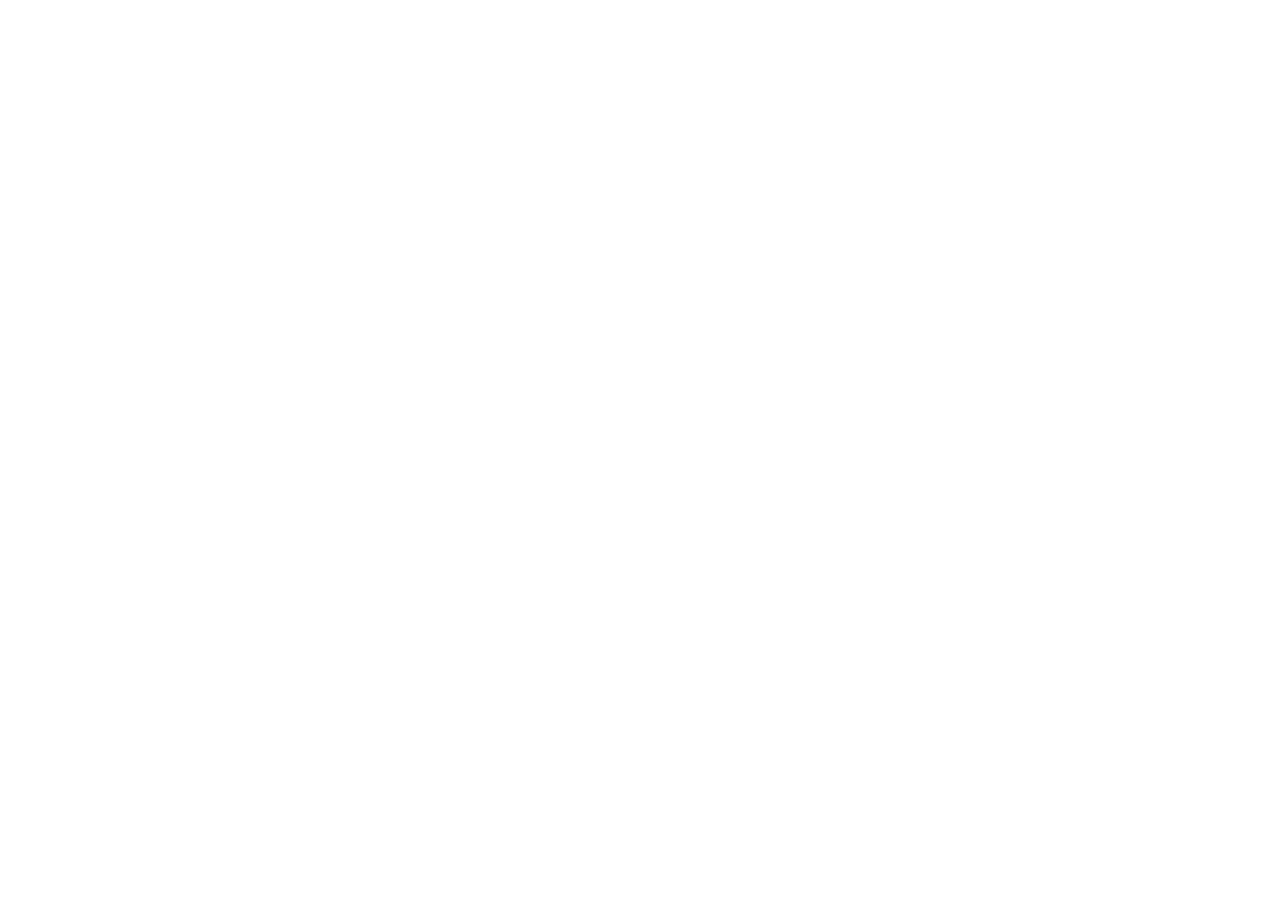
==== index.html @ 0e6e7f8e "Setting Init" ====
<!DOCTYPE html>
<html lang="zxx">
<head>
  <meta charset="UTF-8">
  <meta http-equiv="X-UA-Compatible" content="IE=edge">
  <meta name="viewport" content="width=device-width, initial-scale=1.0">
  <link rel="stylesheet" href="resources/css/style.css">
  <title>Document</title>
</head>
<body>

  <header></header>

  <div class="content"></div>

  <footer></footer>
  
</body>
</html>
---- resources/css/style.css ----
*{
  padding: 0;
  margin: 0;
  letter-spacing: -1px;
  box-sizing: border-box;
  word-break: keep-all;
}

.flex{display: flex;}
.col-flex{display: flex; flex-direction: column;}

.jcc{justify-content: center;}
.jcsb{justify-content: space-between;}
.jcfs{justify-content: flex-start;}
.jcfe{justify-content: flex-end;}

.aic{align-items: center;}
.aifs{align-items: flex-start;}
.aife{align-items: flex-end;}

a{
  text-decoration: none;
  color: #000;
}

img{
  width: 100%;
  height: 100%;
  object-fit: cover;
}

.wrap{
  width: 100%;
  max-width: 1280px;
  margin: 0 auto;
}
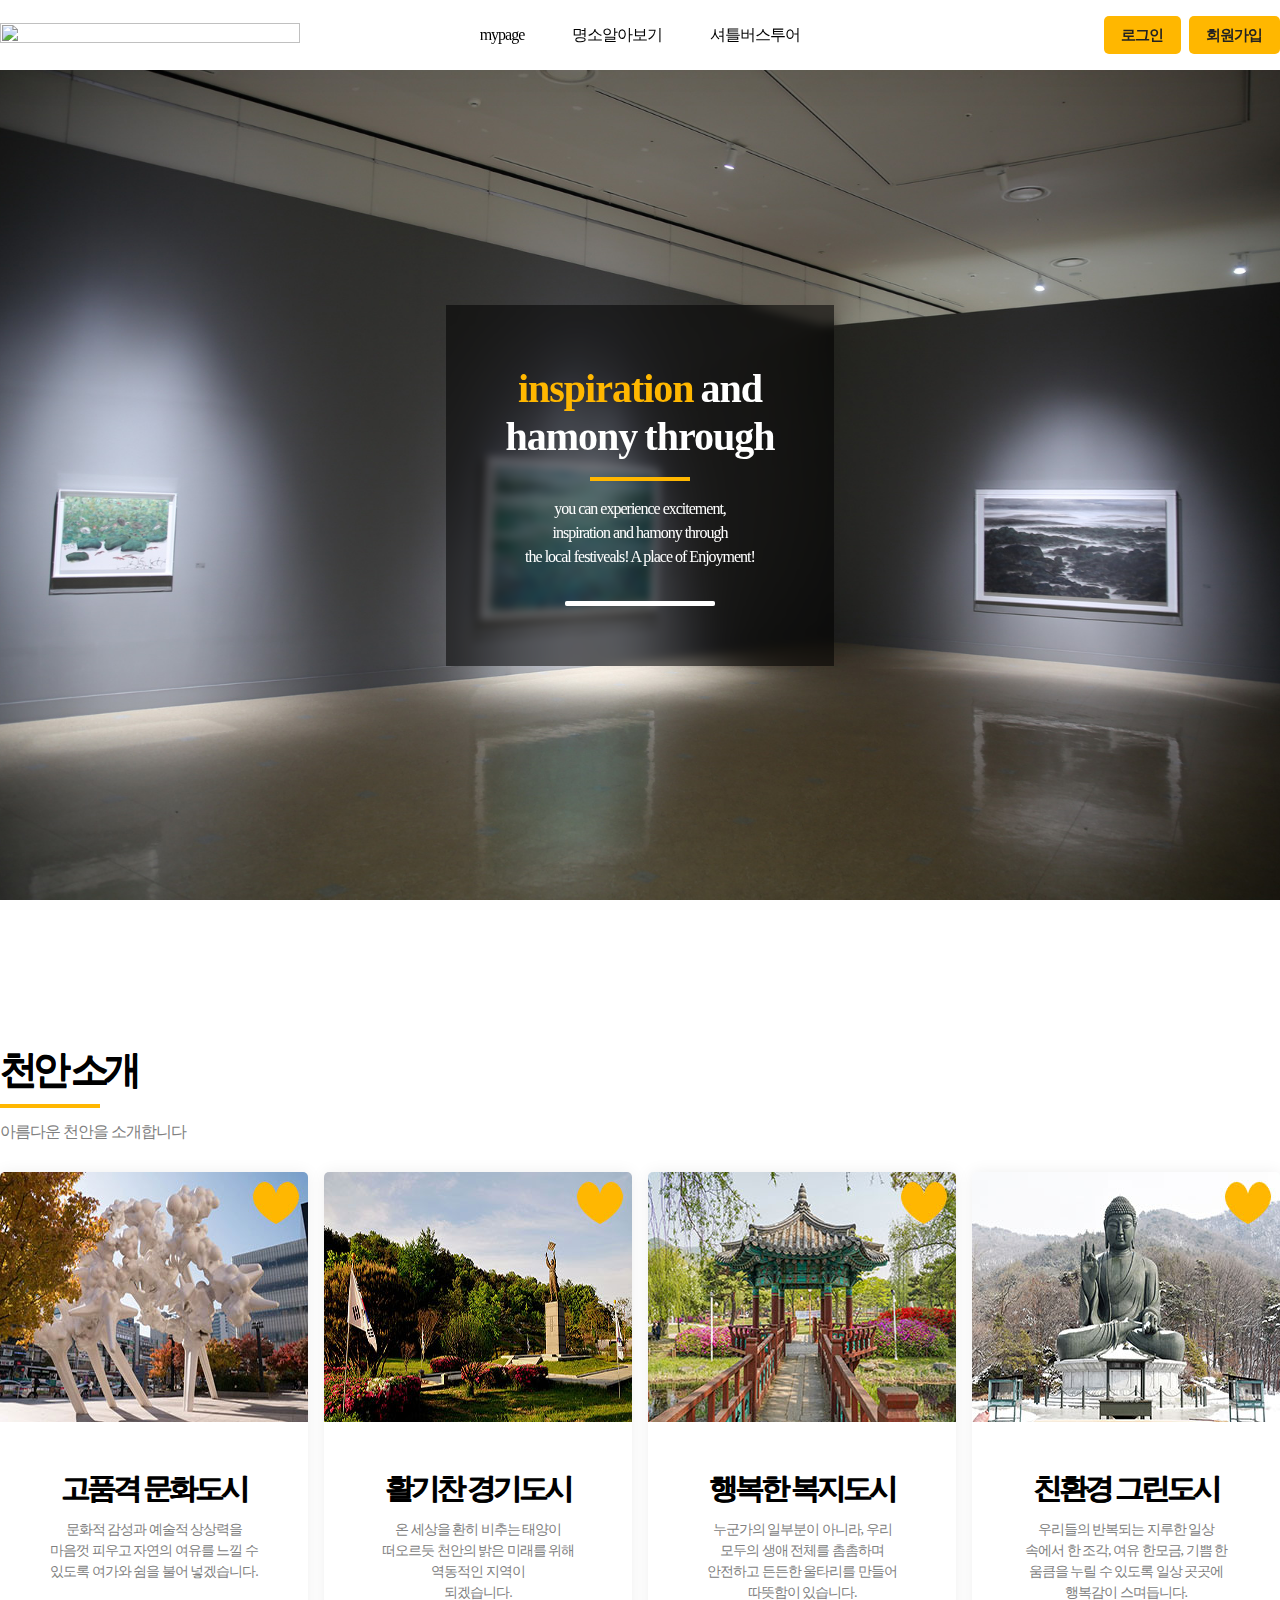
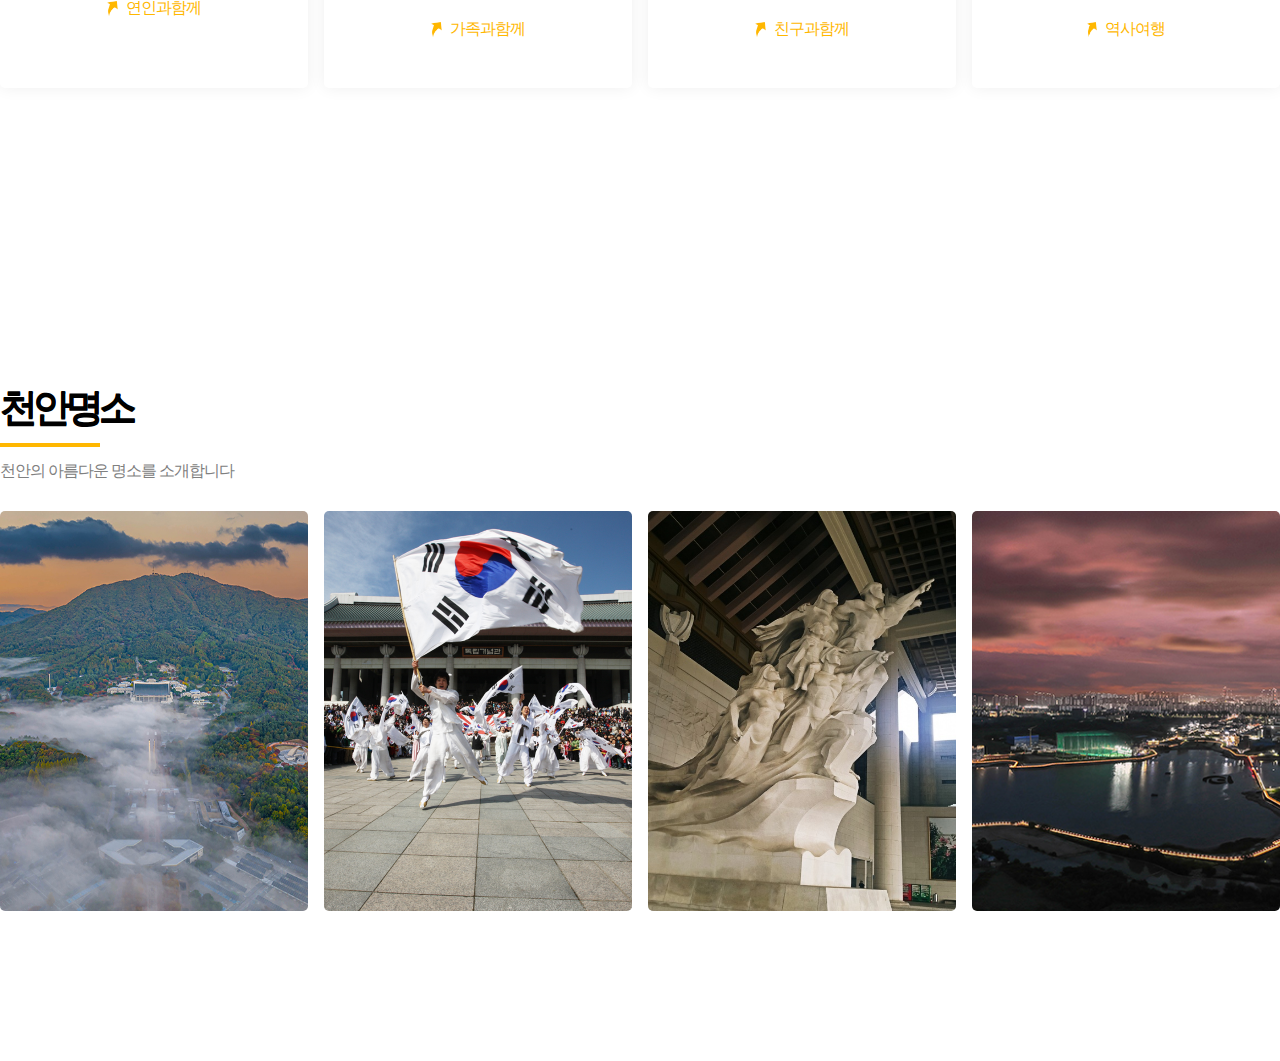
==== commit be3d835c: "Add Attraction" ====
--- a/index.html
+++ b/index.html
@@ -9,10 +9,226 @@
 </head>
 <body>
 
-  <header></header>
-
-  <div class="content"></div>
-
+  <!-- 헤더 -->
+  <header>
+    <div class="wrap flex jcsb aic">
+      <div class="logo_box">
+        <a href="#"><img src="" alt="" class="logo"></a>
+
+      </div>
+
+      <div class="menu_nav flex">
+        <a href="#">mypage</a>
+        <a href="#">명소알아보기</a>
+        <a href="#">셔틀버스투어</a>
+      </div>
+
+      <div class="utility flex jcfe">
+        <div class="btn_box">
+          <div class="btn">로그인</div>
+          <div class="btn">회원가입</div>
+        </div>
+      </div>
+    </div>
+  </header>
+
+  <!-- 비주얼 영역 -->
+  <div class="visual flex jcc aic">
+    <div class="img_box">
+      <img src="resources/img/visual/1.jpg" alt="">
+      <img src="resources/img/visual/2.jpg" alt="">
+      <img src="resources/img/visual/3.jpg" alt="">
+    </div>
+    <div class="text_box col-flex aic">
+      <h1><span>inspiration</span> and <br> hamony through</h1>
+      <div class="line"></div>
+      <p>you can experience excitement, <br>inspiration and hamony through <br> the local festiveals! A place of Enjoyment!</p>
+
+      <div class="progress">
+        <div class="emp"></div>
+        <div class="fill"></div>
+      </div>
+    </div>
+  </div>
+
+  <!-- 콘텐츠 박스 -->
+  <div class="content">
+
+    <div class="introduce_section">
+      <div class="wrap">
+        <div class="title">
+          <h1>천안 소개</h1>
+          <div class="line"></div>
+          <p>아름다운 천안을 소개합니다</p>
+        </div>
+
+        <div class="introduce">
+
+          <div class="item">
+            <img src="resources/img/introduce/1.jpg" alt="">
+            <div class="text_box col-flex jcc aic">
+              <h2>고품격 문화도시</h2>
+              <p>문화적 감성과 예술적 상상력을 마음껏 피우고 자연의 여유를 느낄 수 있도록 여가와 쉼을 불어 넣겠습니다.</p>
+              <a href="#"><img src="resources/img/icon/link.png" alt=""> 연인과함께</a>
+            </div>
+          </div>
+
+          <div class="item">
+            <img src="resources/img/introduce/2.jpg" alt="">
+            <div class="text_box col-flex jcc aic">
+              <h2>활기찬 경기도시</h2>
+              <p>온 세상을 환히 비추는 태양이 떠오르듯 천안의 밝은 미래를 위해 역동적인 지역이 <br> 되겠습니다.</p>
+              <a href="#"><img src="resources/img/icon/link.png" alt=""> 가족과함께</a>
+            </div>
+          </div>
+
+          <div class="item">
+            <img src="resources/img/introduce/3.jpg" alt="">
+            <div class="text_box col-flex jcc aic">
+              <h2>행복한 복지도시</h2>
+              <p>누군가의 일부분이 아니라, 우리 모두의 생애 전체를 촘촘하며 안전하고 든든한 울타리를 만들어 따뜻함이 있습니다.</p>
+              <a href="#"><img src="resources/img/icon/link.png" alt=""> 친구과함께</a>
+            </div>
+          </div>
+
+          <div class="item">
+            <img src="resources/img/introduce/4.jpg" alt="">
+            <div class="text_box col-flex jcc aic">
+              <h2>친환경 그린도시</h2>
+              <p>우리들의 반복되는 지루한 일상 속에서 한 조각, 여유 한모금, 기쁨 한 움큼을 누릴 수 있도록 일상 곳곳에 행복감이 스며듭니다.</p>
+              <a href="#"><img src="resources/img/icon/link.png" alt=""> 역사여행</a>
+            </div>
+          </div>
+
+        </div>
+      </div>
+    </div>
+
+    <div class="attraction_section">
+      <div class="wrap">
+        <div class="title">
+          <h1>천안명소</h1>
+          <div class="line"></div>
+          <p>천안의 아름다운 명소를 소개합니다</p>
+        </div>
+
+        <div class="attraction">
+          <div class="container">
+            <div class="item">
+              <img src="resources/img/attraction/독립기념관1.png" alt="">
+              <div class="text_box">
+                <h1>독립기념관</h1>
+                <p>"거래의 얼"과 "한국의 빛"이 살아있는 뜨거운 역사의 현장</p>
+                <div class="btn">자세히 알아보기</div>
+              </div>
+            </div>
+
+            <div class="item">
+              <img src="resources/img/attraction/독립기념관2.jpg" alt="">
+              <div class="text_box">
+                <h1>독립기념관</h1>
+                <p>"거래의 얼"과 "한국의 빛"이 살아있는 뜨거운 역사의 현장</p>
+                <div class="btn">자세히 알아보기</div>
+              </div>
+            </div>
+
+            <div class="item">
+              <img src="resources/img/attraction/독립기념관석상.jpg" alt="">
+              <div class="text_box">
+                <h1>독립기념관</h1>
+                <p>"거래의 얼"과 "한국의 빛"이 살아있는 뜨거운 역사의 현장</p>
+                <div class="btn">자세히 알아보기</div>
+              </div>
+            </div>
+
+            <div class="item">
+              <img src="resources/img/attraction/성성호수공원.png" alt="">
+              <div class="text_box">
+                <h1>성성호수공원</h1>
+                <p>업성동의 '성', 성성동의 '성'을 따서 합쳐 만든 업성저수지</p>
+                <div class="btn">자세히 알아보기</div>
+              </div>
+            </div>
+
+            <div class="item">
+              <img src="resources/img/attraction/아라리오광장.jpg" alt="">
+              <div class="text_box">
+                <h1>아라리오조각광장</h1>
+                <p>학생, 청소년 등 하루 7만여명이 찾는 젊음의 복합 문화광장</p>
+                <div class="btn">자세히 알아보기</div>
+              </div>
+            </div>
+
+            <div class="item">
+              <img src="resources/img/attraction/아라리오조각광장.png" alt="">
+              <div class="text_box">
+                <h1>아라리오조각광장</h1>
+                <p>학생, 청소년 등 하루 7만여명이 찾는 젊음의 복합 문화광장</p>
+                <div class="btn">자세히 알아보기</div>
+              </div>
+            </div>
+
+            <div class="item">
+              <img src="resources/img/attraction/유관순열사사적지1.png" alt="">
+              <div class="text_box">
+                <h1>유관순열사 사적지</h1>
+                <p>유관순열사의 정신을 후세에 길이 전하기 위하여 설립된 유관순열사사적지</p>
+                <div class="btn">자세히 알아보기</div>
+              </div>
+            </div>
+
+            <div class="item">
+              <img src="resources/img/attraction/유관순열사사적지2.jpg" alt="">
+              <div class="text_box">
+                <h1>유관순열사 사적지</h1>
+                <p>유관순열사의 정신을 후세에 길이 전하기 위하여 설립된 유관순열사사적지</p>
+                <div class="btn">자세히 알아보기</div>
+              </div>
+            </div>
+
+            <div class="item">
+              <img src="resources/img/attraction/천안삼거리공원.jpg" alt="">
+              <div class="text_box">
+                <h1>천안삼거리공원</h1>
+                <p>우리나라 삼남대로의 분기점</p>
+                <div class="btn">자세히 알아보기</div>
+              </div>
+            </div>
+
+            <div class="item">
+              <img src="resources/img/attraction/천안삼거리공원.png" alt="">
+              <div class="text_box">
+                <h1>천안삼거리공원</h1>
+                <p>우리나라 삼남대로의 분기점</p>
+                <div class="btn">자세히 알아보기</div>
+              </div>
+            </div>
+
+            <div class="item">
+              <img src="resources/img/attraction/태조산왕건길과 청동대좌불1.jpg" alt="">
+              <div class="text_box">
+                <h1>태조산왕건길과 청동대좌불</h1>
+                <p>천안의 진산이라는 태조산에 자리 잡은 남북통일 염원 사찰</p>
+                <div class="btn">자세히 알아보기</div>
+              </div>
+            </div>
+
+            <div class="item">
+              <img src="resources/img/attraction/태조산왕건길과 청동대좌불2.png" alt="">
+              <div class="text_box">
+                <h1>태조산왕건길과 청동대좌불</h1>
+                <p>천안의 진산이라는 태조산에 자리 잡은 남북통일 염원 사찰</p>
+                <div class="btn">자세히 알아보기</div>
+              </div>
+            </div>
+          </div>
+        </div>
+      </div>
+    </div>
+
+  </div>
+
+  <!-- 푸터 -->
   <footer></footer>
   
 </body>
--- a/resources/css/style.css
+++ b/resources/css/style.css
@@ -33,4 +33,327 @@
   width: 100%;
   max-width: 1280px;
   margin: 0 auto;
-}+}
+
+.btn{
+  display: flex;
+  justify-content: center;
+  align-items: center;
+  padding: .6rem 1.1rem;
+  border-radius: 5px;
+  font-size: 15px;
+  background-color: #ffb700;
+  color: #222;
+  font-weight: bold;
+}
+
+.btn_box{
+  display: flex;
+  gap: .5rem;
+}
+
+.btn_box.full,
+.btn_box.full .btn{
+  width: 100%;
+}
+
+/* 헤더 */
+
+header{
+  width: 100%;
+  height: 70px;
+  position: fixed;
+  top: 0;
+  left: 0;
+  z-index: 999;
+  background-color: #fff;
+  box-shadow: 0 0 3rem #0001;
+}
+
+header .wrap{
+  height: 100%;
+}
+
+header .logo_box,
+header .utility{
+  width: 300px;
+}
+
+header .menu_nav a{
+  height: 70px;
+  display: flex;
+  justify-content: center;
+  align-items: center;
+  padding: 0 1.5rem;
+  transition: .2s;
+}
+
+header .menu_nav a:hover{
+  background-color: #ffb7006f;
+}
+
+/* 비주얼 영역 작업 */
+
+.visual{
+  width: 100%;
+  height: 100vh;
+  position: relative;
+  padding-top: 70px;
+}
+
+.visual img{
+  position: absolute;
+  top: 0;
+  left: 0;
+}
+
+.visual .text_box{
+  position: relative;
+  z-index: 10;
+  padding: 60px;
+  background-color: #0008;
+  backdrop-filter: blur(4px);
+}
+
+.visual .text_box h1{
+  color: #fff;
+  font-size: 2.5rem;
+  word-spacing: -2px;
+  text-align: center;
+  line-height: 1.2;
+}
+
+.visual .text_box h1 span{
+  color: #ffb700;
+}
+
+.visual .text_box .line{
+  width: 100px;
+  height: 4px;
+  background-color: #ffb700;
+  margin: 1rem 0;
+}
+
+.visual .text_box p{
+  text-align: center;
+  color: #fff;
+  line-height: 1.5;
+}
+
+.visual .img_box img{
+  animation: visual_animation 12s infinite;
+}
+
+.visual .img_box img:nth-child(1){z-index: 3;}
+.visual .img_box img:nth-child(2){z-index: 2; animation-delay: 4s;}
+.visual .img_box img:nth-child(3){z-index: 1; animation-delay: 8s;}
+
+@keyframes visual_animation {
+  0%, 25% {opacity: 1;}
+  33%, 91.77% {opacity: 0;}
+  100%{opacity: 1;}
+}
+
+/* visual progress */
+
+.visual .progress{
+  position: relative;
+  margin-top: 2rem;
+}
+
+.visual .progress > div{
+  width: 150px;
+  height: 5px;
+  border-radius: 2px;
+  background-color: #fff5;
+}
+
+.visual .progress > .fill{
+  position: absolute;
+  top: 0;
+  left: 0;
+  background-color: #fff;
+  animation: visual_progress 4s infinite linear;
+}
+
+@keyframes visual_progress {
+  0%{width: 0;}
+  75%, 100%{width: 150px;}
+}
+
+/* VISUAL HOVER STOP */
+
+.visual:hover img,
+.visual:hover .progress > .fill{
+  animation-play-state: paused;
+}
+
+/* 콘텐츠 */
+
+.content > div{
+  padding: 150px 0;
+}
+
+.title{
+  margin-bottom: 2rem;
+}
+
+.title h1{
+  font-size: 2.4rem;
+  font-weight: bold;
+  letter-spacing: -5px;
+  line-height: 1;
+  text-shadow: 0 1px #000;
+}
+
+.title .line{
+  width: 100px;
+  height: 4px;
+  background-color: #ffb700;
+  margin: 1rem 0;
+}
+
+.title p{
+  color: gray;
+  line-height: 1;
+}
+
+.introduce{
+  display: grid;
+  grid-template-columns: repeat(4, 1fr);
+  gap: 1rem;
+}
+
+.introduce .item{
+  border-radius: 5px;
+  overflow: hidden;
+  box-shadow: 0 0 1rem #0001;
+}
+
+.introduce .item > img{
+  height: 250px;
+  animation: 2s image_scale infinite;
+}
+
+@keyframes image_scale {
+  0%, 10%{transform: scale(1);}
+  20%, 30%{transform: scale(.9);}
+  40%, 100%{transform: scale(1);}
+}
+
+.introduce .item .text_box{
+  padding: 3rem;
+  gap: 1rem;
+}
+
+.introduce .item .text_box h2{
+  font-size: 1.8rem;
+  text-shadow: 1px 0px #000;
+  letter-spacing: -3px;
+  line-height: 1;
+}
+
+.introduce .item .text_box p{
+  color: gray;
+  font-size: 14px;
+  text-align: center;
+  line-height: 1.5;
+}
+
+.introduce .item .text_box a{
+  display: flex;
+  align-items: center;
+  gap: .5rem;
+  color: #ffb700;
+}
+
+.introduce .item .text_box a img{
+  height: 15px;
+}
+
+/* 천안 명소 */
+
+.attraction{
+  height: 400px;
+  display: grid;
+  grid-template-columns: repeat(4, 1fr);
+  gap: 1rem;
+  position: relative;
+  overflow: hidden;
+}
+
+.attraction .container{
+  position: absolute;
+  top: 0;
+  left: 0;
+  width: calc((308px * 12) + (1rem * 11));
+  display: grid;
+  grid-template-columns: repeat(12, 1fr);
+  gap: 1rem;
+  animation: attraction 27s infinite;
+}
+
+.attraction .item{
+  position: relative;
+  display: flex;
+  flex-direction: column;
+  justify-content: space-between;
+  height: 400px;
+  border-radius: 5px;
+  overflow: hidden;
+}
+
+.attraction .text_box{
+  width: 90%;
+  max-height: 0;
+  position: absolute;
+  top: 50%;
+  left: 50%;
+  padding: 0px 40px;
+  transform: translate(-50%, -50%);
+  background-color: #0008;
+  display: flex;
+  flex-direction: column;
+  align-items: center;
+  gap: 1.5rem;
+  transition: .4s;
+  overflow: hidden;
+}
+
+.attraction .text_box h1{
+  position: relative;
+  z-index: 10;
+  color: #ffb700;
+  margin-top: 60px;
+  line-height: 1;
+}
+
+.attraction .text_box p{
+  position: relative;
+  z-index: 10;
+  color: #fff;
+  text-align: center;
+  line-height: 1.5;
+}
+
+.attraction .text_box .btn{
+  margin-bottom: 60px;
+}
+
+.attraction .item:hover .text_box{
+  max-height: 400px;
+}
+
+@keyframes attraction {
+  0%, 7.4% {left: calc(-324px * 0);}
+  11.10%, 18.5% {left: calc(-324px * 1);}
+  22.20%, 29.6% {left: calc(-324px * 2);}
+  33.30%, 40.7% {left: calc(-324px * 3);}
+  44.40%, 51.8% {left: calc(-324px * 4);}
+  55.51%, 62.9% {left: calc(-324px * 5);}
+  66.61%, 74.01% {left: calc(-324px * 6);}
+  77.72%, 85.12% {left: calc(-324px * 7);}
+  88.81%, 96.22% {left: calc(-324px * 8);}
+  100%{left: calc(-324px * 0);}
+}
+
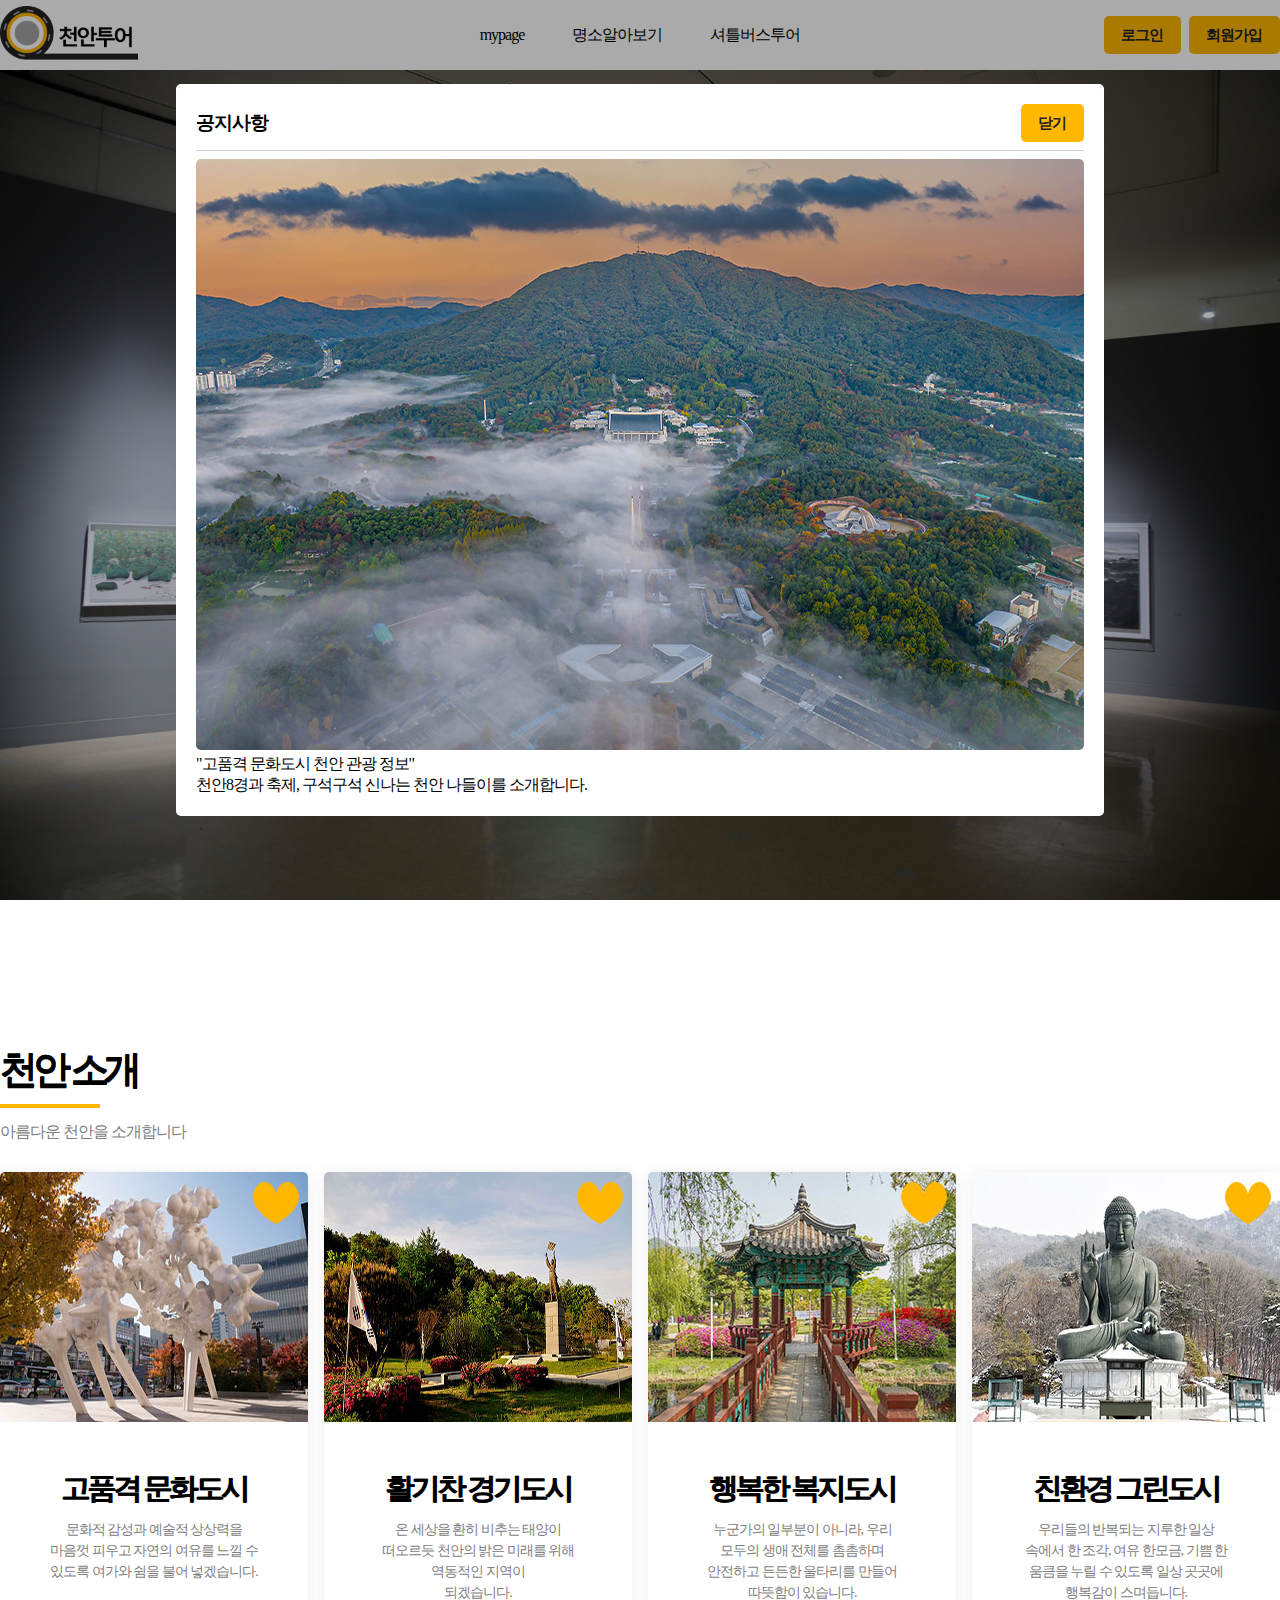
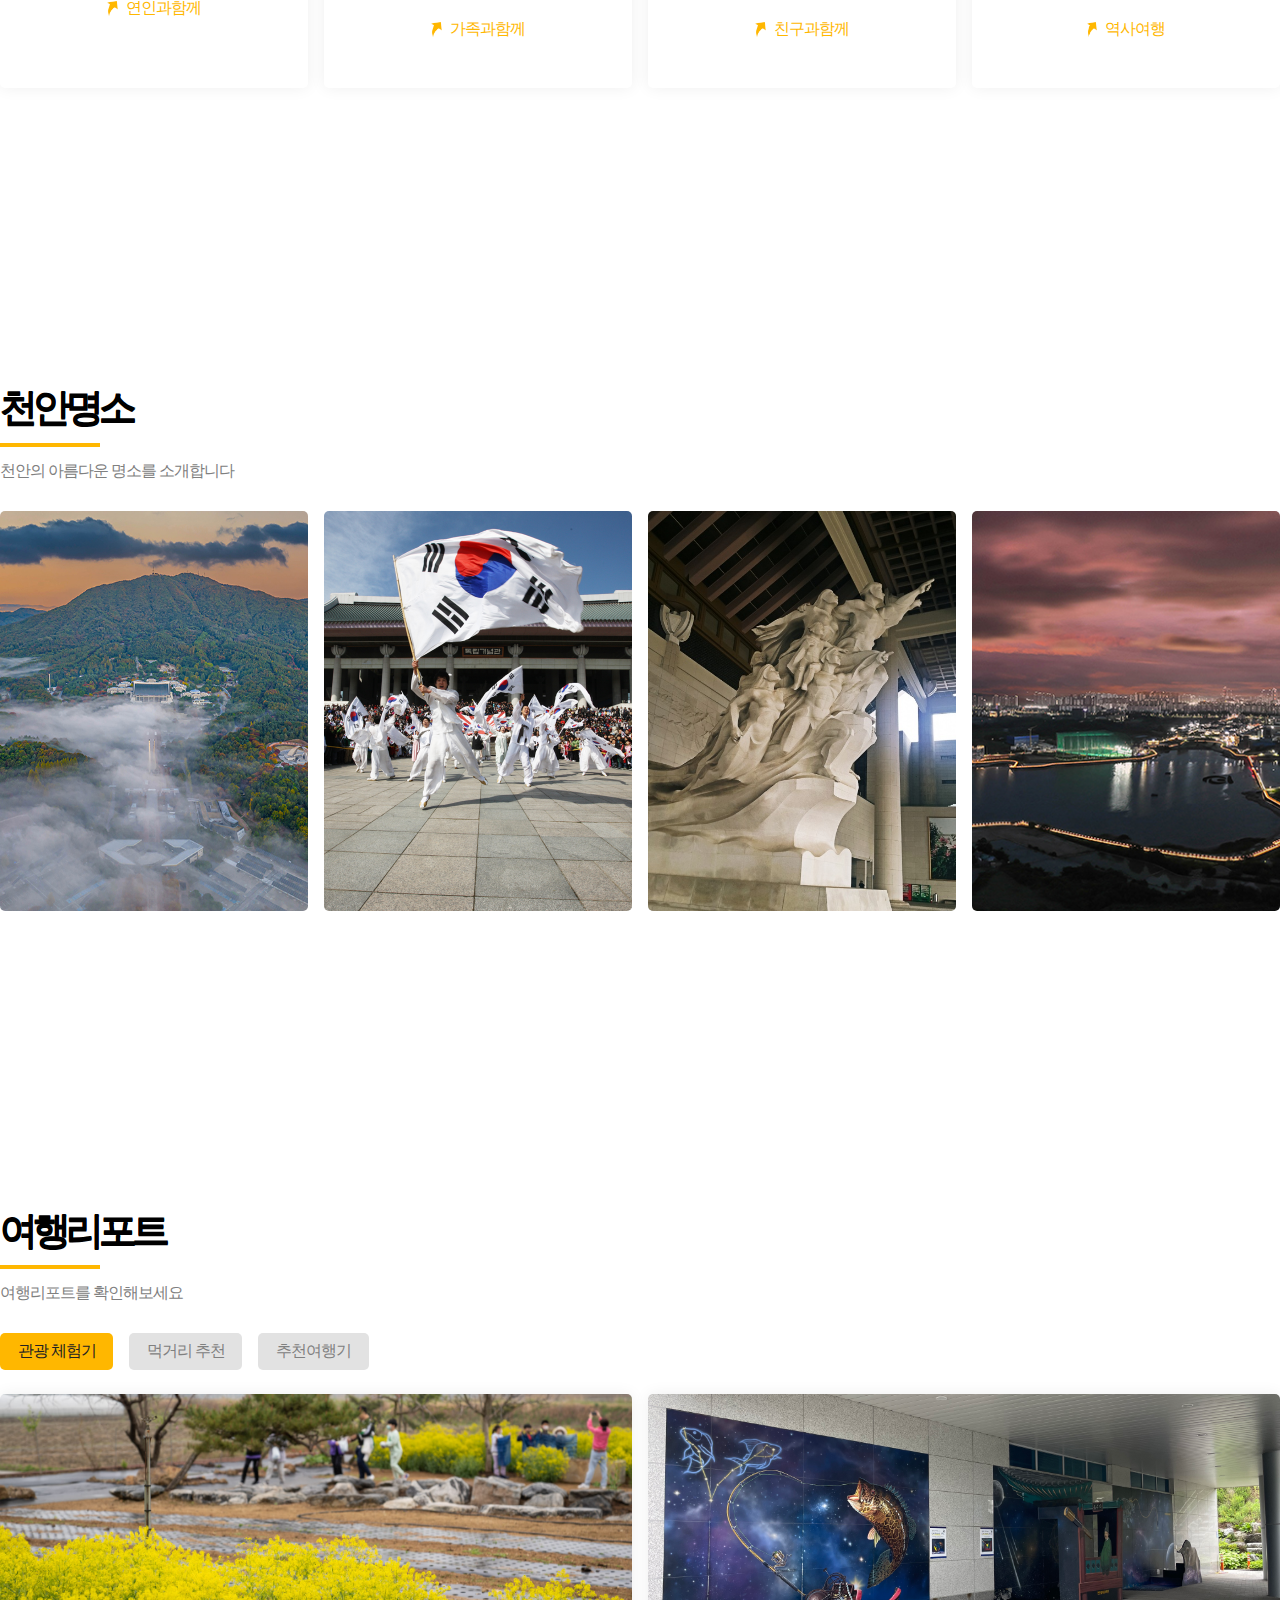
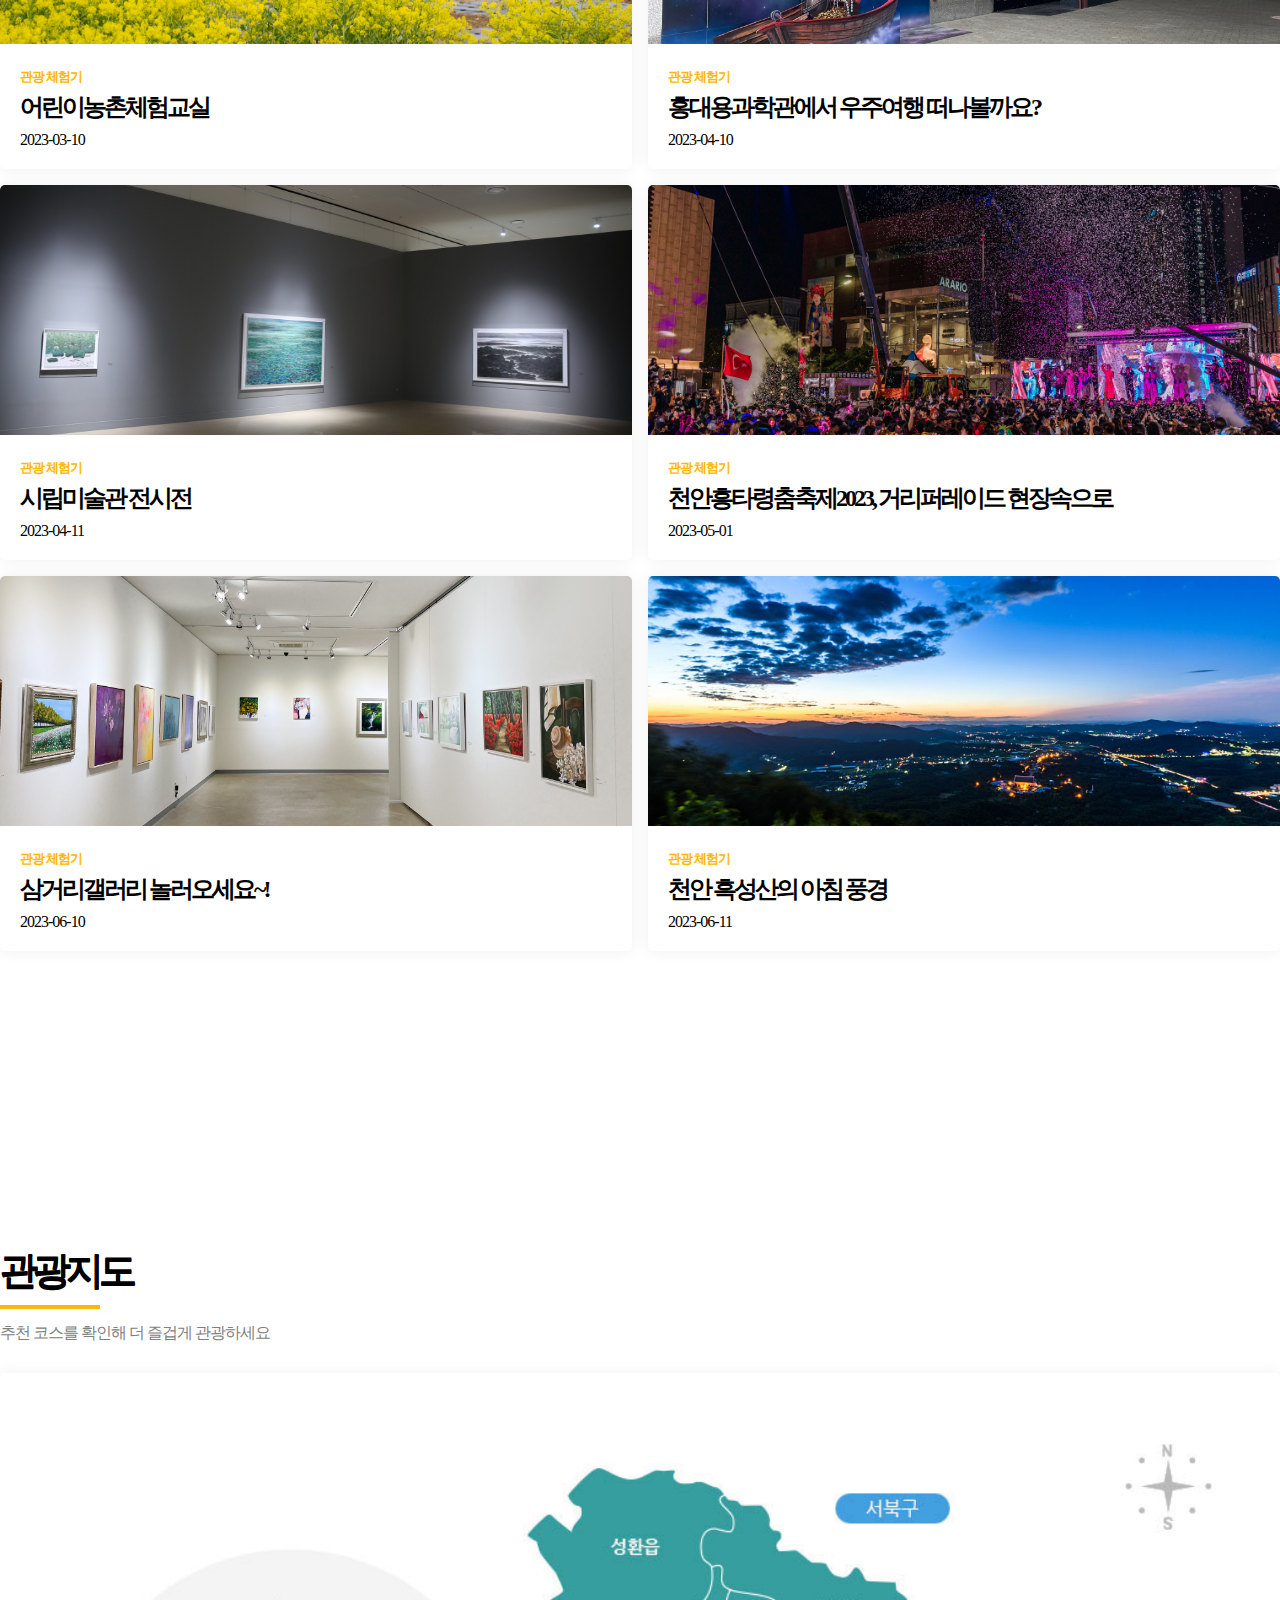
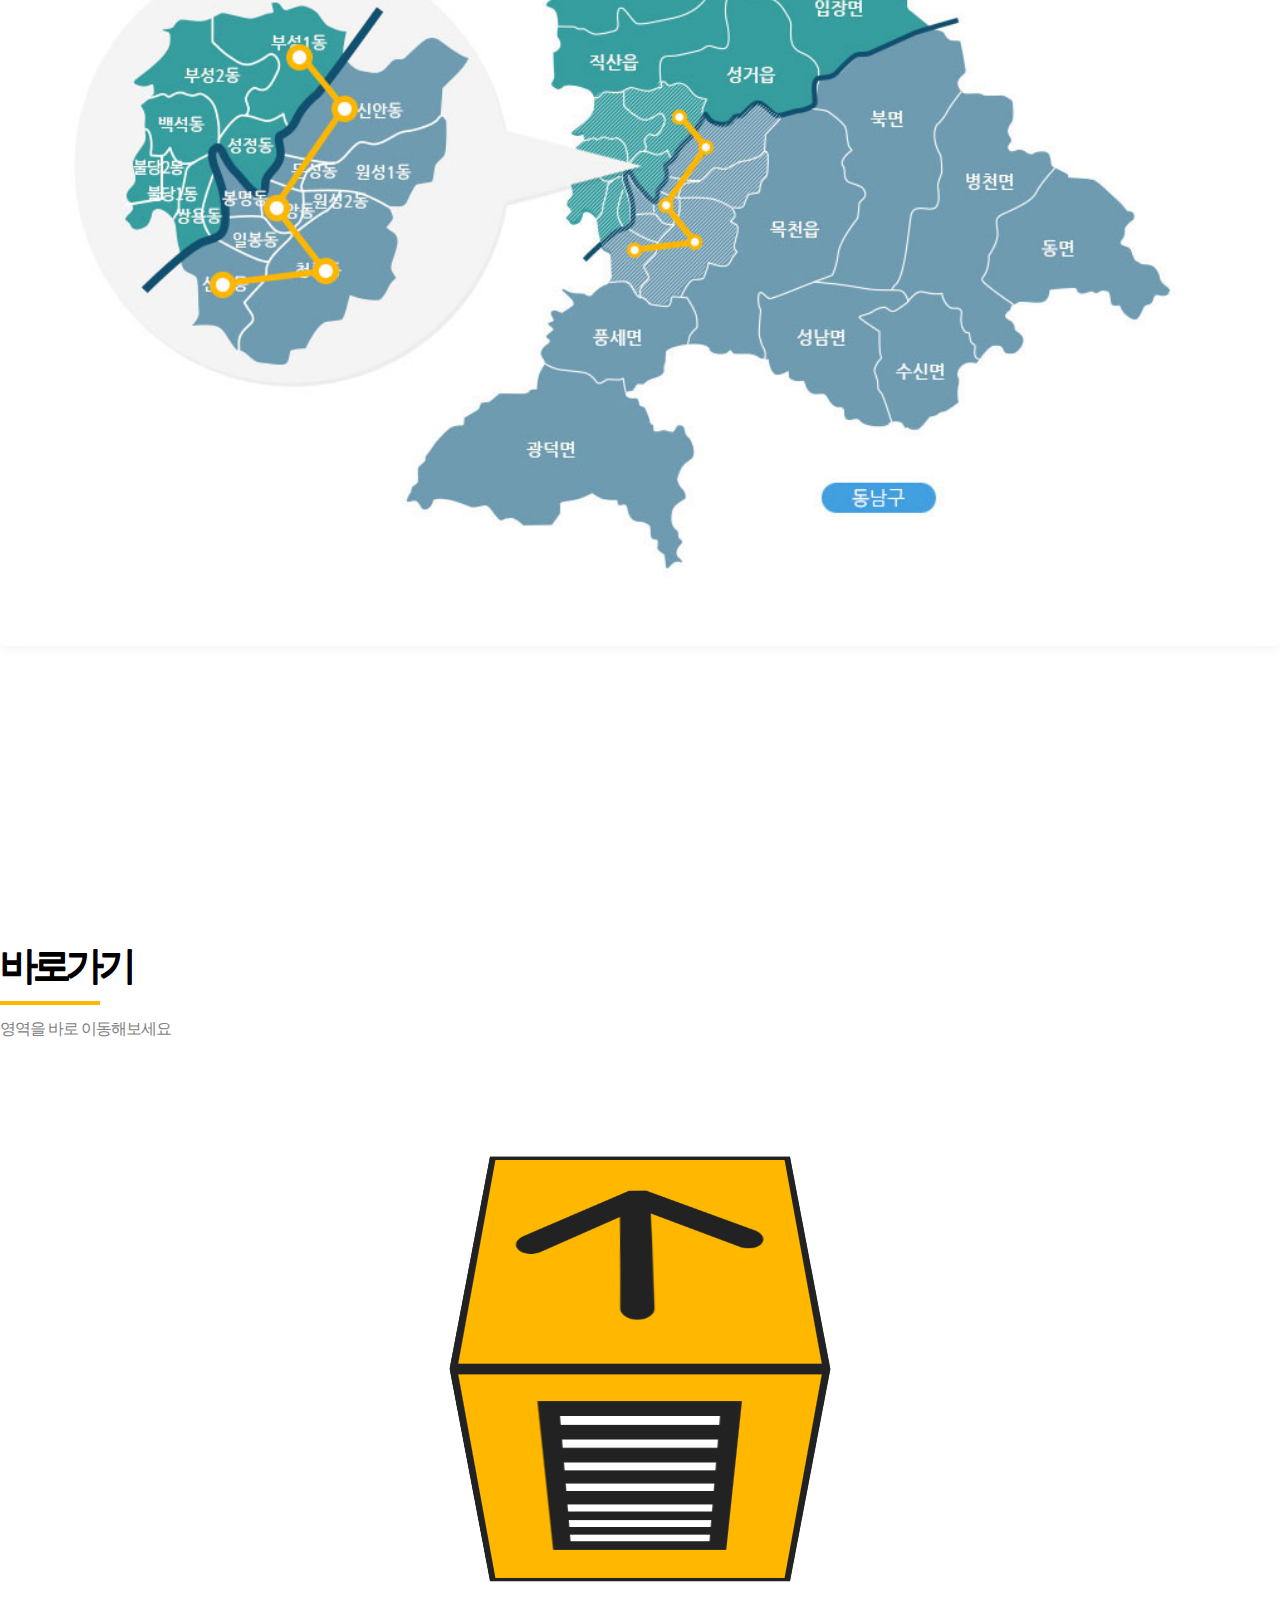
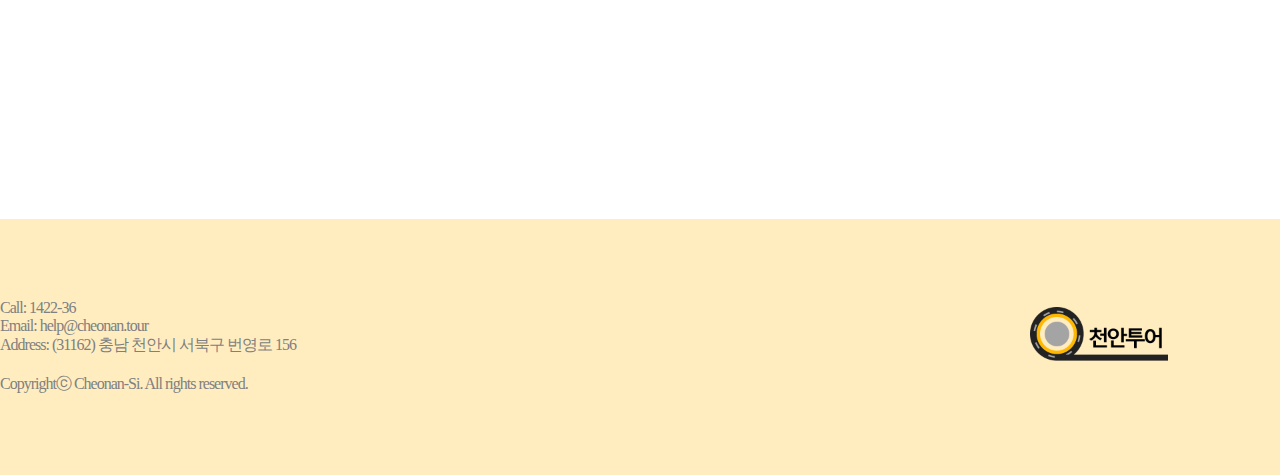
==== commit 7ce83f90: "Complete A_Module" ====
--- a/index.html
+++ b/index.html
@@ -9,18 +9,33 @@
 </head>
 <body>
 
+  <input type="checkbox" name="close_notice" id="close_notice" hidden>
+  <div class="notice modal">
+    <div>
+      <div class="flex jcsb aic">
+        <h3>공지사항</h3>
+
+        <label for="close_notice" class="btn">닫기</label>
+      </div>
+      <hr>
+      <img src="resources/img/attraction/독립기념관1.png" alt="#" title="#">
+      <p>"고품격 문화도시 천안 관광 정보" <br>
+        천안8경과 축제, 구석구석 신나는 천안 나들이를 소개합니다.</p>
+    </div>
+  </div>
+
   <!-- 헤더 -->
-  <header>
+  <header id="header">
     <div class="wrap flex jcsb aic">
       <div class="logo_box">
-        <a href="#"><img src="" alt="" class="logo"></a>
+        <a href="index.html"><img src="resources/img/logo.png" alt="#" title="#" class="logo"></a>
 
       </div>
 
       <div class="menu_nav flex">
         <a href="#">mypage</a>
         <a href="#">명소알아보기</a>
-        <a href="#">셔틀버스투어</a>
+        <a href="sub.html">셔틀버스투어</a>
       </div>
 
       <div class="utility flex jcfe">
@@ -33,11 +48,11 @@
   </header>
 
   <!-- 비주얼 영역 -->
-  <div class="visual flex jcc aic">
+  <div class="visual flex jcc aic" id="visual">
     <div class="img_box">
-      <img src="resources/img/visual/1.jpg" alt="">
-      <img src="resources/img/visual/2.jpg" alt="">
-      <img src="resources/img/visual/3.jpg" alt="">
+      <img src="resources/img/visual/1.jpg" alt="#" title="#">
+      <img src="resources/img/visual/2.jpg" alt="#" title="#">
+      <img src="resources/img/visual/3.jpg" alt="#" title="#">
     </div>
     <div class="text_box col-flex aic">
       <h1><span>inspiration</span> and <br> hamony through</h1>
@@ -54,7 +69,7 @@
   <!-- 콘텐츠 박스 -->
   <div class="content">
 
-    <div class="introduce_section">
+    <div class="introduce_section" id="introduce">
       <div class="wrap">
         <div class="title">
           <h1>천안 소개</h1>
@@ -65,46 +80,46 @@
         <div class="introduce">
 
           <div class="item">
-            <img src="resources/img/introduce/1.jpg" alt="">
+            <img src="resources/img/introduce/1.jpg" alt="#" title="#">
             <div class="text_box col-flex jcc aic">
               <h2>고품격 문화도시</h2>
               <p>문화적 감성과 예술적 상상력을 마음껏 피우고 자연의 여유를 느낄 수 있도록 여가와 쉼을 불어 넣겠습니다.</p>
-              <a href="#"><img src="resources/img/icon/link.png" alt=""> 연인과함께</a>
+              <a href="#"><img src="resources/img/icon/link.png" alt="#" title="#"> 연인과함께</a>
             </div>
           </div>
 
           <div class="item">
-            <img src="resources/img/introduce/2.jpg" alt="">
+            <img src="resources/img/introduce/2.jpg" alt="#" title="#">
             <div class="text_box col-flex jcc aic">
               <h2>활기찬 경기도시</h2>
               <p>온 세상을 환히 비추는 태양이 떠오르듯 천안의 밝은 미래를 위해 역동적인 지역이 <br> 되겠습니다.</p>
-              <a href="#"><img src="resources/img/icon/link.png" alt=""> 가족과함께</a>
+              <a href="#"><img src="resources/img/icon/link.png" alt="#" title="#"> 가족과함께</a>
             </div>
           </div>
 
           <div class="item">
-            <img src="resources/img/introduce/3.jpg" alt="">
+            <img src="resources/img/introduce/3.jpg" alt="#" title="#">
             <div class="text_box col-flex jcc aic">
               <h2>행복한 복지도시</h2>
               <p>누군가의 일부분이 아니라, 우리 모두의 생애 전체를 촘촘하며 안전하고 든든한 울타리를 만들어 따뜻함이 있습니다.</p>
-              <a href="#"><img src="resources/img/icon/link.png" alt=""> 친구과함께</a>
+              <a href="#"><img src="resources/img/icon/link.png" alt="#" title="#"> 친구과함께</a>
             </div>
           </div>
 
           <div class="item">
-            <img src="resources/img/introduce/4.jpg" alt="">
+            <img src="resources/img/introduce/4.jpg" alt="#" title="#">
             <div class="text_box col-flex jcc aic">
               <h2>친환경 그린도시</h2>
               <p>우리들의 반복되는 지루한 일상 속에서 한 조각, 여유 한모금, 기쁨 한 움큼을 누릴 수 있도록 일상 곳곳에 행복감이 스며듭니다.</p>
-              <a href="#"><img src="resources/img/icon/link.png" alt=""> 역사여행</a>
-            </div>
-          </div>
-
-        </div>
-      </div>
-    </div>
-
-    <div class="attraction_section">
+              <a href="#"><img src="resources/img/icon/link.png" alt="#" title="#"> 역사여행</a>
+            </div>
+          </div>
+
+        </div>
+      </div>
+    </div>
+
+    <div class="attraction_section" id="attraction">
       <div class="wrap">
         <div class="title">
           <h1>천안명소</h1>
@@ -115,7 +130,7 @@
         <div class="attraction">
           <div class="container">
             <div class="item">
-              <img src="resources/img/attraction/독립기념관1.png" alt="">
+              <img src="resources/img/attraction/독립기념관1.png" alt="#" title="#">
               <div class="text_box">
                 <h1>독립기념관</h1>
                 <p>"거래의 얼"과 "한국의 빛"이 살아있는 뜨거운 역사의 현장</p>
@@ -124,7 +139,7 @@
             </div>
 
             <div class="item">
-              <img src="resources/img/attraction/독립기념관2.jpg" alt="">
+              <img src="resources/img/attraction/독립기념관2.jpg" alt="#" title="#">
               <div class="text_box">
                 <h1>독립기념관</h1>
                 <p>"거래의 얼"과 "한국의 빛"이 살아있는 뜨거운 역사의 현장</p>
@@ -133,7 +148,7 @@
             </div>
 
             <div class="item">
-              <img src="resources/img/attraction/독립기념관석상.jpg" alt="">
+              <img src="resources/img/attraction/독립기념관석상.jpg" alt="#" title="#">
               <div class="text_box">
                 <h1>독립기념관</h1>
                 <p>"거래의 얼"과 "한국의 빛"이 살아있는 뜨거운 역사의 현장</p>
@@ -142,7 +157,7 @@
             </div>
 
             <div class="item">
-              <img src="resources/img/attraction/성성호수공원.png" alt="">
+              <img src="resources/img/attraction/성성호수공원.png" alt="#" title="#">
               <div class="text_box">
                 <h1>성성호수공원</h1>
                 <p>업성동의 '성', 성성동의 '성'을 따서 합쳐 만든 업성저수지</p>
@@ -151,7 +166,7 @@
             </div>
 
             <div class="item">
-              <img src="resources/img/attraction/아라리오광장.jpg" alt="">
+              <img src="resources/img/attraction/아라리오광장.jpg" alt="#" title="#">
               <div class="text_box">
                 <h1>아라리오조각광장</h1>
                 <p>학생, 청소년 등 하루 7만여명이 찾는 젊음의 복합 문화광장</p>
@@ -160,7 +175,7 @@
             </div>
 
             <div class="item">
-              <img src="resources/img/attraction/아라리오조각광장.png" alt="">
+              <img src="resources/img/attraction/아라리오조각광장.png" alt="#" title="#">
               <div class="text_box">
                 <h1>아라리오조각광장</h1>
                 <p>학생, 청소년 등 하루 7만여명이 찾는 젊음의 복합 문화광장</p>
@@ -169,7 +184,7 @@
             </div>
 
             <div class="item">
-              <img src="resources/img/attraction/유관순열사사적지1.png" alt="">
+              <img src="resources/img/attraction/유관순열사사적지1.png" alt="#" title="#">
               <div class="text_box">
                 <h1>유관순열사 사적지</h1>
                 <p>유관순열사의 정신을 후세에 길이 전하기 위하여 설립된 유관순열사사적지</p>
@@ -178,7 +193,7 @@
             </div>
 
             <div class="item">
-              <img src="resources/img/attraction/유관순열사사적지2.jpg" alt="">
+              <img src="resources/img/attraction/유관순열사사적지2.jpg" alt="#" title="#">
               <div class="text_box">
                 <h1>유관순열사 사적지</h1>
                 <p>유관순열사의 정신을 후세에 길이 전하기 위하여 설립된 유관순열사사적지</p>
@@ -187,7 +202,7 @@
             </div>
 
             <div class="item">
-              <img src="resources/img/attraction/천안삼거리공원.jpg" alt="">
+              <img src="resources/img/attraction/천안삼거리공원.jpg" alt="#" title="#">
               <div class="text_box">
                 <h1>천안삼거리공원</h1>
                 <p>우리나라 삼남대로의 분기점</p>
@@ -196,7 +211,7 @@
             </div>
 
             <div class="item">
-              <img src="resources/img/attraction/천안삼거리공원.png" alt="">
+              <img src="resources/img/attraction/천안삼거리공원.png" alt="#" title="#">
               <div class="text_box">
                 <h1>천안삼거리공원</h1>
                 <p>우리나라 삼남대로의 분기점</p>
@@ -205,7 +220,7 @@
             </div>
 
             <div class="item">
-              <img src="resources/img/attraction/태조산왕건길과 청동대좌불1.jpg" alt="">
+              <img src="resources/img/attraction/태조산왕건길과 청동대좌불1.jpg" alt="#" title="#">
               <div class="text_box">
                 <h1>태조산왕건길과 청동대좌불</h1>
                 <p>천안의 진산이라는 태조산에 자리 잡은 남북통일 염원 사찰</p>
@@ -214,7 +229,7 @@
             </div>
 
             <div class="item">
-              <img src="resources/img/attraction/태조산왕건길과 청동대좌불2.png" alt="">
+              <img src="resources/img/attraction/태조산왕건길과 청동대좌불2.png" alt="#" title="#">
               <div class="text_box">
                 <h1>태조산왕건길과 청동대좌불</h1>
                 <p>천안의 진산이라는 태조산에 자리 잡은 남북통일 염원 사찰</p>
@@ -226,10 +241,359 @@
       </div>
     </div>
 
+    <div class="report_section" id="report">
+      <div class="wrap">
+        <div class="title">
+          <h1>여행리포트</h1>
+          <div class="line"></div>
+          <p>여행리포트를 확인해보세요</p>
+        </div>
+
+        <div class="report col-flex">
+
+          <input type="radio" name="report" id="report1" hidden checked>
+          <input type="radio" name="report" id="report2" hidden>
+          <input type="radio" name="report" id="report3" hidden>
+          <div class="label_box">
+            <label for="report1">관광 체험기</label>
+            <label for="report2">먹거리 추천</label>
+            <label for="report3">추천여행기</label>
+          </div>
+
+          <div class="containers">
+
+            <div class="container">
+
+              <div class="item">
+                <div class="img_box">
+                  <img src="resources/img/report/관광여행기1.jpg" alt="#" title="#">
+                  
+                  <p>어린이 농촌체험교실은 어린이들에게 자연과 농촌의 삶을 경험하고 배우는 기회를 제공하여, 지속가능한 미래를 위한 인식과 교육의 기반을 마련하는 것에 중요성이 있습니다.</p>
+                </div>
+                <div class="text_box col-flex jcsb">
+                  <small>관광 체험기</small>
+                  <h2>어린이농촌체험교실</h2>
+                  <p>2023-03-10</p>
+                </div>
+              </div>
+            
+          
+              <div class="item">
+                <div class="img_box">
+                  <img src="resources/img/report/관광여행기2.jpg" alt="#" title="#">
+                  
+                  <p>비오는 주말 천안 실내 가볼만한 곳을 찾아 홍대용과학관을 다녀왔습니다. 주차장도 넓고 주말인데도 많이 붐비지 않아 편안하게 관람하고 체험할 수 있었습니다.</p>
+                </div>
+                <div class="text_box col-flex jcsb">
+                  <small>관광 체험기</small>
+                  <h2>홍대용과학관에서 우주여행 떠나볼까요?</h2>
+                  <p>2023-04-10</p>
+                </div>
+              </div>
+            
+          
+              <div class="item">
+                <div class="img_box">
+                  <img src="resources/img/report/관광여행기3.jpg" alt="#" title="#">
+                  
+                  <p>람의 감정이라는 것은 복잡하고 미묘한 특징이 있다. 무언가를 그리워하는 것도 사랑하는 것도 기뻐하는 것의 반대편의 다른 감정이 있다. </p>
+                </div>
+                <div class="text_box col-flex jcsb">
+                  <small>관광 체험기</small>
+                  <h2>시립미술관 전시전</h2>
+                  <p>2023-04-11</p>
+                </div>
+              </div>
+            
+          
+              <div class="item">
+                <div class="img_box">
+                  <img src="resources/img/report/관광여행기4.jpg" alt="#" title="#">
+                  
+                  <p>천안흥타령춤축제2023의 하이라이트는 뭐니뭐니해도 거리퍼레이드!!7시부터 방죽안 오거리부터 터미널 사거리까지 진행되었습니다.</p>
+                </div>
+                <div class="text_box col-flex jcsb">
+                  <small>관광 체험기</small>
+                  <h2>천안흥타령춤축제2023, 거리퍼레이드 현장속으로</h2>
+                  <p>2023-05-01</p>
+                </div>
+              </div>
+            
+          
+              <div class="item">
+                <div class="img_box">
+                  <img src="resources/img/report/관광여행기5.jpg" alt="#" title="#">
+                  
+                  <p>꽃이 피고 들판이 초록으로 물들어 주말마다 바삐 나들이를 다니느라 마음은 힐링이지만 어느순간 조금은 더 여유로운 시간을 보내고 싶은 마음이 스멀스멀 피어오르는 지금. </p>
+                </div>
+                <div class="text_box col-flex jcsb">
+                  <small>관광 체험기</small>
+                  <h2>삼거리갤러리 놀러오세요~!</h2>
+                  <p>2023-06-10</p>
+                </div>
+              </div>
+            
+          
+              <div class="item">
+                <div class="img_box">
+                  <img src="resources/img/report/관광여행기6.jpg" alt="#" title="#">
+                  
+                  <p>시원한 동풍이 불어오는 새벽 폭염에 시달리던 지친 몸을 이끌고 시원한 가을바람이 불어오는 흑성산 전망대에 올랐습니다.</p>
+                </div>
+                <div class="text_box col-flex jcsb">
+                  <small>관광 체험기</small>
+                  <h2>천안 흑성산의 아침 풍경</h2>
+                  <p>2023-06-11</p>
+                </div>
+              </div>
+            
+
+            </div>
+
+            <div class="container">
+
+              <div class="item">
+                <div class="img_box">
+                  <img src="resources/img/report/먹거리추천1.jpg" alt="#" title="#">
+                  
+                  <p>보다 좋은 식재료로 모든 음식을 정성껏 직접 조리하여 제공하고 있어서 같은 가격에 더 질높은 메뉴를 즐길수 있다.</p>
+                </div>
+                <div class="text_box col-flex jcsb">
+                  <small>먹거리 추천</small>
+                  <h2>만두전문점 천안 성거 맛집</h2>
+                  <p>2023-02-11</p>
+                </div>
+              </div>
+            
+          
+              <div class="item">
+                <div class="img_box">
+                  <img src="resources/img/report/먹거리추천2.jpg" alt="#" title="#">
+                  
+                  <p>내부 구성원과 외부 방문객을 위해 마련된 공간으로 연암대에서 생산된 농산물을 판매하는 생산물판매장</p>
+                </div>
+                <div class="text_box col-flex jcsb">
+                  <small>먹거리 추천</small>
+                  <h2>생산물판매장</h2>
+                  <p>2023-03-11</p>
+                </div>
+              </div>
+            
+          
+              <div class="item">
+                <div class="img_box">
+                  <img src="resources/img/report/먹거리추천3.jpg" alt="#" title="#">
+                  
+                  <p>은은하고 달달한 향과 부드러운 식감을 자랑하는 수신멜론의 품종은 백설멜론(홈런스타)과 노랑멜론(넘버원)이 있습니다.</p>
+                </div>
+                <div class="text_box col-flex jcsb">
+                  <small>먹거리 추천</small>
+                  <h2>수신멜론 제철맞아 맛나요!</h2>
+                  <p>2023-04-11</p>
+                </div>
+              </div>
+            
+          
+              <div class="item">
+                <div class="img_box">
+                  <img src="resources/img/report/먹거리추천4.jpg" alt="#" title="#">
+                  
+                  <p>병천은 충북 진천, 청주에서 천안삼거리를 거쳐 서울로 올라가는 길목에 자리 잡고 있어 예부터 길손들의 발길이 끊이지 않던 곳이었습니다. </p>
+                </div>
+                <div class="text_box col-flex jcsb">
+                  <small>먹거리 추천</small>
+                  <h2>순대국밥 한 그릇</h2>
+                  <p>2023-05-11</p>
+                </div>
+              </div>
+            
+          
+              <div class="item">
+                <div class="img_box">
+                  <img src="resources/img/report/먹거리추천5.jpg" alt="#" title="#">
+                  
+                  <p>예쁜 카페가 많은 곳으로 카페탐방만 하더라도 한달이 훌쩍 지나갈 정도로 예쁜 집들이 많이 있는데요. 천안에서 하루를 묵고 돌아다니다가 분위기 좋은 카페를 보고 안으로 들어가 보았습다. </p>
+                </div>
+                <div class="text_box col-flex jcsb">
+                  <small>먹거리 추천</small>
+                  <h2>아침처럼 먹어본 리얼딸기라떼</h2>
+                  <p>2023-06-11</p>
+                </div>
+              </div>
+            
+          
+              <div class="item">
+                <div class="img_box">
+                  <img src="resources/img/report/먹거리추천6.jpg" alt="#" title="#">
+                  
+                  <p>아삭한 양파의 식감에 달큰하면서 새콤한 양념이 어우러져 입맛을 복돋아 줍니다.</p>
+                </div>
+                <div class="text_box col-flex jcsb">
+                  <small>먹거리 추천</small>
+                  <h2>이열치열! 이베리코 등뼈로 만든 해장국</h2>
+                  <p>2023-07-11</p>
+                </div>
+              </div>
+            
+
+            </div>
+
+            <div class="container">
+              
+              <div class="item">
+                <div class="img_box">
+                  <img src="resources/img/report/추천여행기1.jpg" alt="#" title="#">
+                  
+                  <p>천안시 병천면에 위치한 아우내장터는1919년 유관순 열사와 시위 군중이 독립만세운동을 펼쳤던 역사의 현장입니다.</p>
+                </div>
+                <div class="text_box col-flex jcsb">
+                  <small>추천여행기</small>
+                  <h2>독립만세운동을 펼쳤던 아우내장터</h2>
+                  <p>2023-02-12</p>
+                </div>
+              </div>
+            
+
+              <div class="item">
+                <div class="img_box">
+                  <img src="resources/img/report/추천여행기2.jpg" alt="#" title="#">
+                  
+                  <p>전씨시조단소는 전씨들의 고향으로 눈길을 끄는 곳으로 조상을 모시는 마음이 전해 지는 곳이다.</p>
+                </div>
+                <div class="text_box col-flex jcsb">
+                  <small>추천여행기</small>
+                  <h2>전씨시조단소와 검계서원 천안 문화재 여행</h2>
+                  <p>2023-03-12</p>
+                </div>
+              </div>
+            
+
+              <div class="item">
+                <div class="img_box">
+                  <img src="resources/img/report/추천여행기3.jpg" alt="#" title="#">
+                  
+                  <p>성거산 중턱에 있는 만일사에는 법당 앞에 천흥사터 오층석탑보다 작은 오층석탑(충남 문화재자료 254)이 있다.</p>
+                </div>
+                <div class="text_box col-flex jcsb">
+                  <small>추천여행기</small>
+                  <h2>노란 물결 일렁이는 천흥지</h2>
+                  <p>2023-04-12</p>
+                </div>
+              </div>
+            
+
+              <div class="item">
+                <div class="img_box">
+                  <img src="resources/img/report/추천여행기4.jpg" alt="#" title="#">
+                  
+                  <p>천안 8경 중 6경 성성호수공원은 어느덧 1주년을 맞이하였고, 수변에는 샤스테데이지와 장미꽃이 만발해 시민들이 찾아오는 도심 속 공원이 되었다.</p>
+                </div>
+                <div class="text_box col-flex jcsb">
+                  <small>추천여행기</small>
+                  <h2>성성호수공원에서 꽃길 걷자고~~!</h2>
+                  <p>2023-05-12</p>
+                </div>
+              </div>
+            
+
+              <div class="item">
+                <div class="img_box">
+                  <img src="resources/img/report/추천여행기5.jpg" alt="#" title="#">
+                  
+                  <p>태조사는 느티나무와 함께 태조사 입구에 활짝 피어난 철쭉꽃이 반기는 사찰로 하얀색과 분홍색의 철쭉꽃이 눈길을 끈다.</p>
+                </div>
+                <div class="text_box col-flex jcsb">
+                  <small>추천여행기</small>
+                  <h2>철쭉꽃이 화사하게 핀 천년고찰 태조산 성불사 느티나무 천안 여행</h2>
+                  <p>2023-06-12</p>
+                </div>
+              </div>
+            
+
+              <div class="item">
+                <div class="img_box">
+                  <img src="resources/img/report/추천여행기6.jpg" alt="#" title="#">
+                  
+                  <p>역사를 이야기를 하다 보면, 그 속에는 많은 사건과 인물, 유물과 유적, 동·식물 등이 가득하답니다. </p>
+                </div>
+                <div class="text_box col-flex jcsb">
+                  <small>추천여행기</small>
+                  <h2>성환읍에서 만난 국보와 천연기념물</h2>
+                  <p>2023-07-12</p>
+                </div>
+              </div>
+  
+            </div>
+
+          </div>
+
+        </div>
+      </div>
+    </div>
+
+    <div class="map_section" id="map">
+      <div class="wrap">
+        <div class="title">
+          <h1>관광지도</h1>
+          <div class="line"></div>
+          <p>추천 코스를 확인해 더 즐겁게 관광하세요</p>
+        </div>
+
+        <div class="map">
+          <img src="resources/img/map/map.jpg" alt="#" title="#">
+        </div>
+      </div>
+    </div>
+
+    <div class="direct_section">
+      <div class="wrap">
+        <div class="title">
+          <h1>바로가기</h1>
+          <div class="line"></div>
+          <p>영역을 바로 이동해보세요</p>
+        </div>
+
+        <div class="direct">
+          <div class="warpper">
+            <div class="cube">
+              <a class="top" href="#header">
+                <img src="resources/img/icon/header.png" alt="#" title="#">
+              </a>
+              <a class="left" href="#visual">
+                <img src="resources/img/icon/visual.png" alt="#" title="#">
+              </a>
+              <a class="right" href="#introduce">
+                <img src="resources/img/icon/introduce.png" alt="#" title="#">
+              </a>
+              <a class="bottom" href="#attraction">
+                <img src="resources/img/icon/attraction.png" alt="#" title="#">
+              </a>
+              <a class="front" href="#report">
+                <img src="resources/img/icon/report.png" alt="#" title="#">
+              </a>
+              <a class="back" href="#map">
+                <img src="resources/img/icon/map.png" alt="#" title="#">
+              </a>
+            </div>
+          </div>
+        </div>
+      </div>
+    </div>
+
   </div>
 
   <!-- 푸터 -->
-  <footer></footer>
+  <footer>
+    <div class="wrap flex jcsb">
+      <p>
+        Call: 1422-36 <br>
+        Email: help@cheonan.tour <br>
+        Address: (31162) 충남 천안시 서북구 번영로 156 <br> <br>
+        Copyrightⓒ Cheonan-Si. All rights reserved.</p>
+
+      <a href="#"><img src="resources/img/logo.png" alt="#" title="#" class="logo"></a>
+    </div>
+  </footer>
   
 </body>
 </html>--- a/resources/css/style.css
+++ b/resources/css/style.css
@@ -45,6 +45,11 @@
   background-color: #ffb700;
   color: #222;
   font-weight: bold;
+  cursor: pointer;
+}
+
+a, label, button{
+  cursor: pointer;
 }
 
 .btn_box{
@@ -62,12 +67,13 @@
 header{
   width: 100%;
   height: 70px;
-  position: fixed;
-  top: 0;
-  left: 0;
-  z-index: 999;
   background-color: #fff;
-  box-shadow: 0 0 3rem #0001;
+  box-shadow: 0 0 1rem #0001;
+}
+
+.logo{
+  width: 250px;
+  height: 70px;
 }
 
 header .wrap{
@@ -96,7 +102,7 @@
 
 .visual{
   width: 100%;
-  height: 100vh;
+  height: calc(100vh - 70px);
   position: relative;
   padding-top: 70px;
 }
@@ -357,3 +363,301 @@
   100%{left: calc(-324px * 0);}
 }
 
+/* 여행리포트 */
+
+.report{
+  gap: 1.5rem;
+}
+
+.report .label_box{
+  display: flex;
+  gap: 1rem;
+}
+
+.report .label_box label{
+  padding: .5rem 1.1rem;
+  color: gray;
+  background-color: #e2e2e2;
+  border-radius: 5px;
+  transition: .2s;
+}
+
+.report #report1:checked ~ .label_box label:nth-child(1),
+.report #report2:checked ~ .label_box label:nth-child(2),
+.report #report3:checked ~ .label_box label:nth-child(3){
+  background-color: #ffb700;
+  color: #222;
+}
+
+.report #report1:checked ~ .containers .container:nth-child(1),
+.report #report2:checked ~ .containers .container:nth-child(2),
+.report #report3:checked ~ .containers .container:nth-child(3){
+  display: grid;
+}
+
+.report .container{
+  display: none;
+  grid-template-columns: repeat(2, 1fr);
+  gap: 1rem;
+}
+
+.report .container .item{
+  border-radius: 5px;
+  overflow: hidden;
+  box-shadow: 0 0 1rem #0001;
+}
+
+.report .item .img_box{
+  position: relative;
+}
+
+.report .item img{
+  height: 250px;
+}
+
+.report .item .img_box p{
+  width: 80%;
+  padding: 40px;
+  background-color: #0008;
+  backdrop-filter: blur(4px);
+  color: #fff;
+  position: absolute;
+  top: 50%;
+  left: 50%;
+  transform: translate(-50%, -50%);
+  line-height: 1.5;
+  opacity: 0;
+  transition: .2s;
+}
+
+.report .item:hover .img_box p{
+  opacity: 1;
+}
+
+.report .item .text_box{
+  padding: 20px;
+}
+
+.report .item .text_box small{
+  color: #ffb700;
+  font-weight: bold;
+}
+
+.report .item .text_box h2{
+  letter-spacing: -3px;
+  margin: 5px 0 .5rem 0;
+}
+
+/* 관광지도 */
+
+.map{
+  box-shadow: 0 0 1rem #0001;
+  padding: 60px;
+  border-radius: 5px;
+}
+
+.warpper{
+  height: 600px;
+  perspective: 1000px;
+  position: relative;
+}
+
+.warpper .cube{
+  width: 300px;
+  height: 300px;
+  position: absolute;
+  top: 50%;
+  left: 50%;
+  transform-style: preserve-3d;
+  transform: translate(-50%, -50%) rotateX(-45deg);
+  animation: cube 10s infinite linear;
+}
+
+.warpper .cube a{
+  width: 100%;
+  height: 100%;
+  position: absolute;
+  top: 0;
+  left: 0;
+  background-color: #ffb700;
+  border: 6px solid #222;
+  display: flex;
+  justify-content: center;
+  align-items: center;
+}
+
+.warpper .cube .front{
+  transform: translateZ(150px);
+}
+
+.warpper .cube .left{
+  transform: rotateY(-90deg) translateZ(150px);
+}
+
+.warpper .cube .right{
+  transform: rotateY(90deg) translateZ(150px);
+}
+
+.warpper .cube .back{
+  transform: rotateY(180deg) translateZ(150px);
+}
+
+.warpper .cube .top{
+  transform: rotateX(90deg) translateZ(150px);
+}
+
+.warpper .cube .bottom{
+  transform: rotateX(-90deg) translateZ(150px);
+}
+
+html{
+  scroll-behavior: smooth;
+}
+
+@keyframes cube {
+  from{
+    transform: translate(-50%, -50%) rotateY(0deg) rotateX(-45deg);
+  }
+  to{
+    transform: translate(-50%, -50%) rotateY(360deg) rotateX(-45deg) ;
+  }
+}
+
+.modal{
+  width: 100%;
+  height: 100vh;
+  position: fixed;
+  top: 0;
+  left: 0;
+  z-index: 9999999;
+  display: none;
+  justify-content: center;
+  align-items: center;
+  background-color: #0005;
+}
+
+.modal.open{
+  display: flex;
+}
+
+.modal > div{
+  border-radius: 5px;
+  background-color: #fff;
+  padding: 20px;
+}
+
+hr{
+  border: none;
+  border-top: 1px solid #d1d1d1;
+}
+
+.modal hr{
+  margin: .5rem 0;
+}
+
+/* 공지사항 */
+
+.notice{
+  display: flex;
+  transition: 1s;
+  animation: notice 1s forwards;
+}
+
+@keyframes notice {
+  from{opacity: 0;}
+  to{opacity: 1;}
+}
+
+.notice img{
+  border-radius: 5px;
+}
+
+#close_notice:checked + .notice{
+  display: none;
+}
+
+/* 푸터 */
+
+footer{
+  padding: 80px 0;
+  background-color: #ffb7003f;
+}
+
+footer p{
+  color: gray;
+}
+
+/* 서브 */
+
+.bus_section .title h1{
+  text-shadow: none;
+}
+
+.bus .top{
+  height: 300px;
+  position: relative;
+  border-radius: 5px;
+  overflow: hidden;
+  display: flex;
+  justify-content: center;
+  align-items: center;
+}
+
+.bus .top img{
+  position: absolute;
+}
+
+.bus .top .text_box{
+  width: 70%;
+  padding: 40px;
+  background-color: #0008;
+  backdrop-filter: blur(4px);
+  color: #fff;
+  line-height: 1.5;
+}
+
+.bus .bottom{
+  display: grid;
+  grid-template-columns: repeat(2, 1fr);
+  gap: 1rem;
+  margin-top: 1rem;
+}
+
+.bus table{
+  border-collapse: collapse;
+}
+
+.bus table tr{
+  border-top: 1px solid #d1d1d1;
+}
+
+.bus table tr:first-child{
+  border-top: 2px solid #ffb700;
+}
+
+.bus table tr:last-child{
+  border-bottom: 2px solid #ffb700;
+}
+
+.bus table td:nth-child(1){
+  width: 150px;
+  height: 50px;
+  background-color: #ffb7005f;
+  color: #222;
+  text-align: center;
+}
+
+.bus table td:nth-child(2){
+  padding: 20px 30px;
+}
+
+.bus .bottom > .text_box{
+  padding: 40px;
+  border-radius: 5px;
+  box-shadow: 0 0 1rem #0001;
+}
+
+.bus .bottom > .text_box p{
+  margin-top: 1rem;
+  line-height: 1.5;
+}
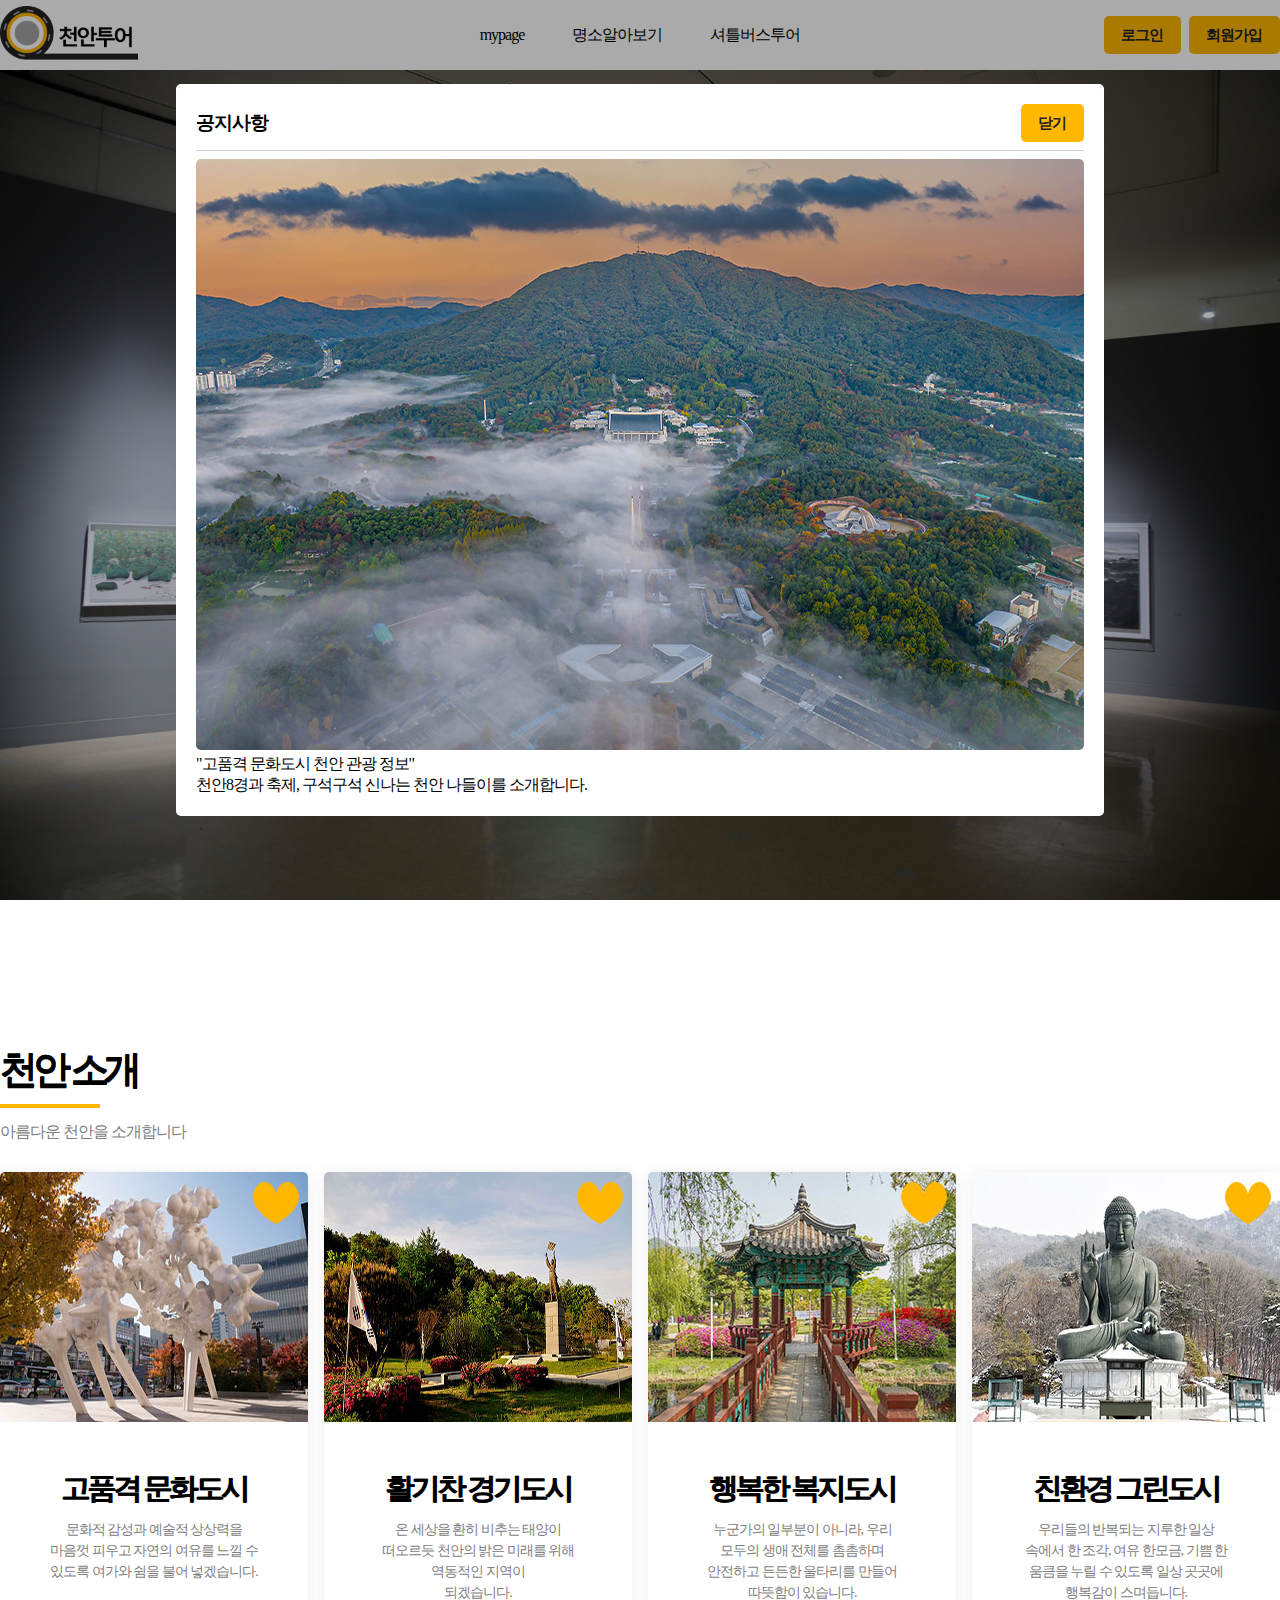
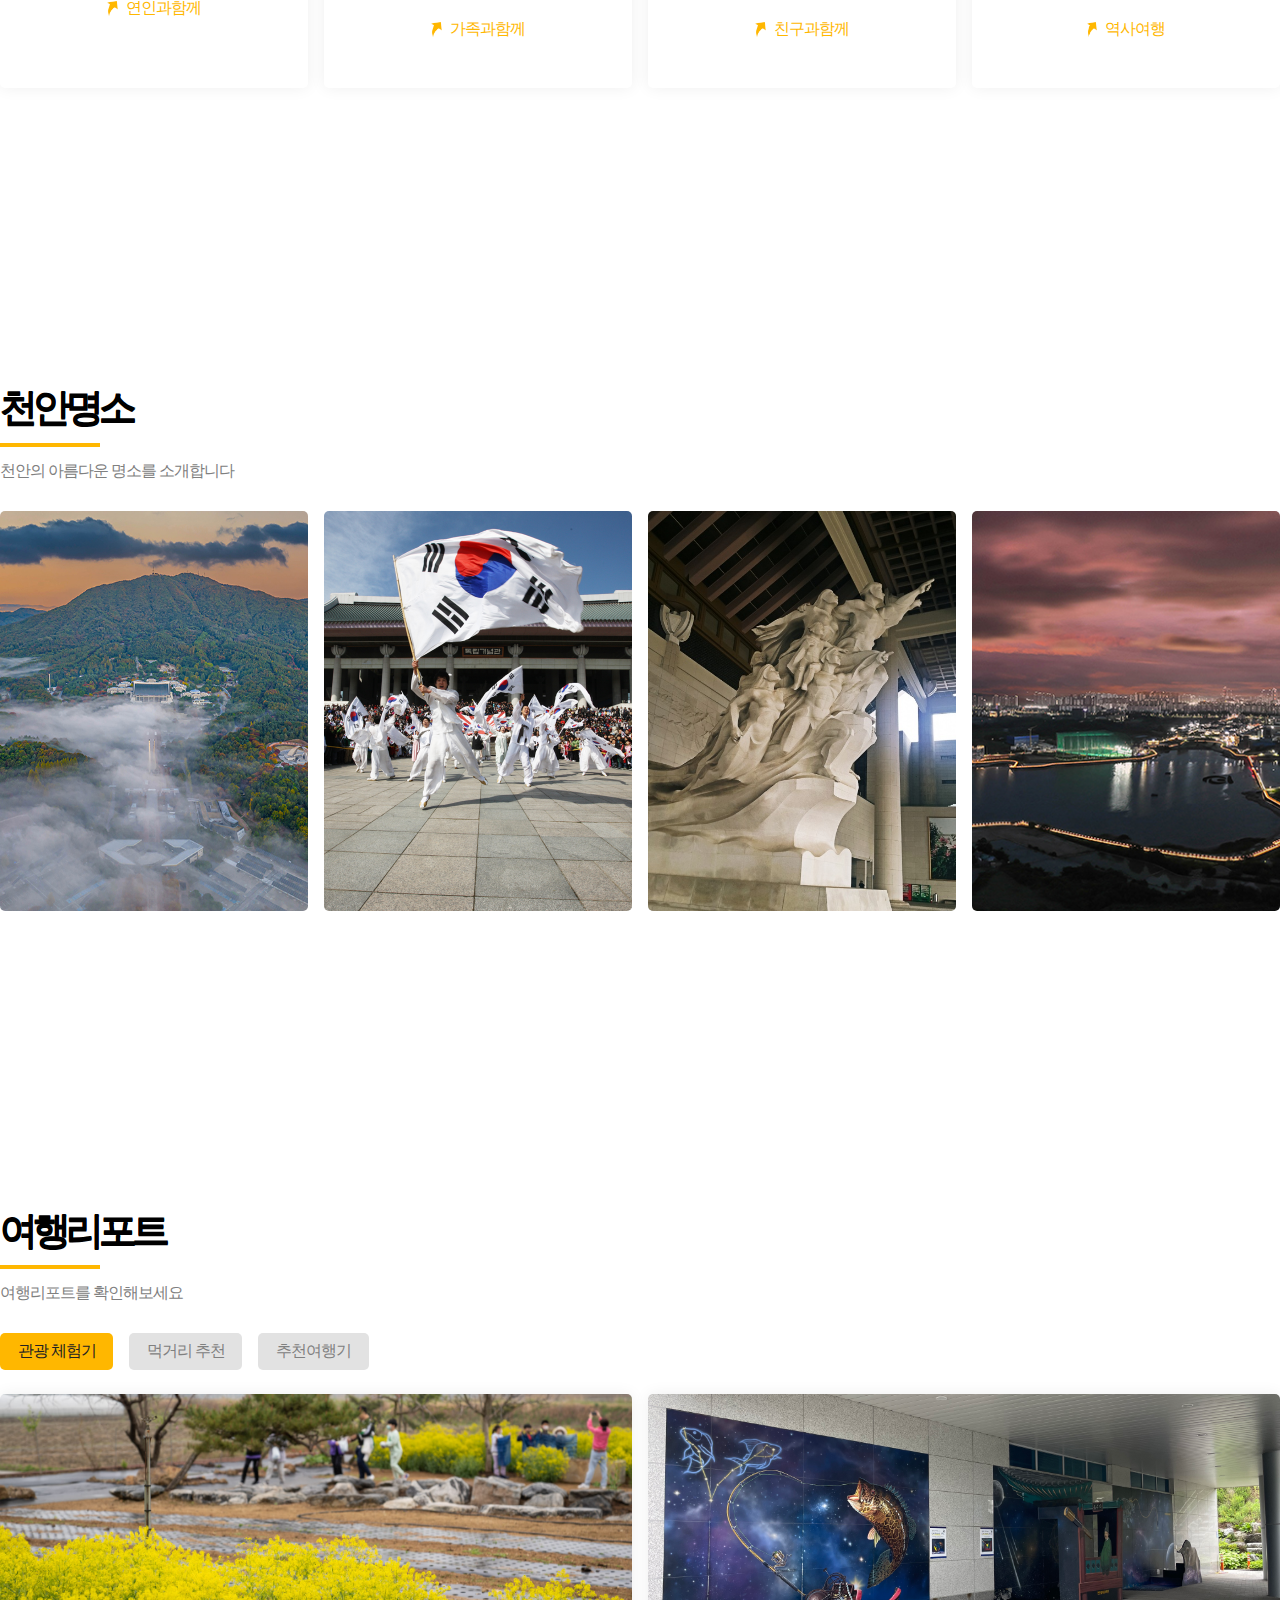
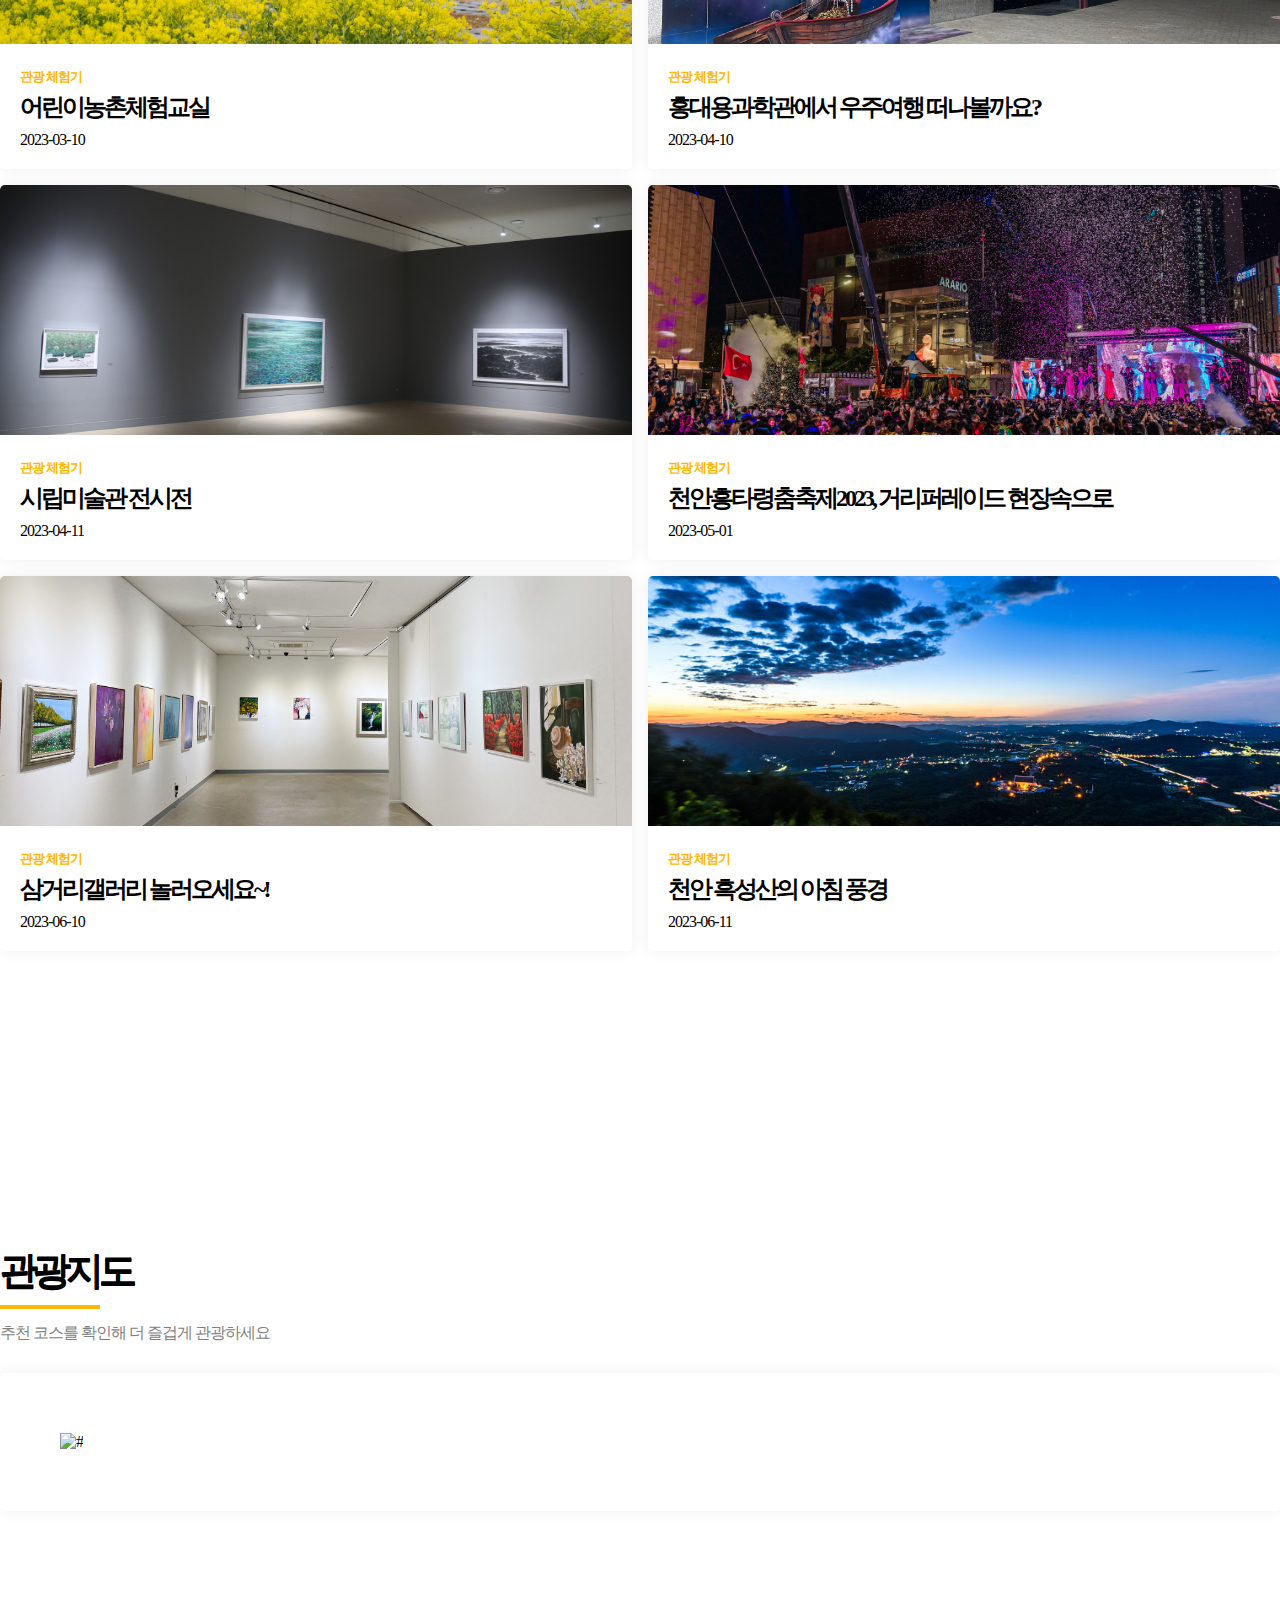
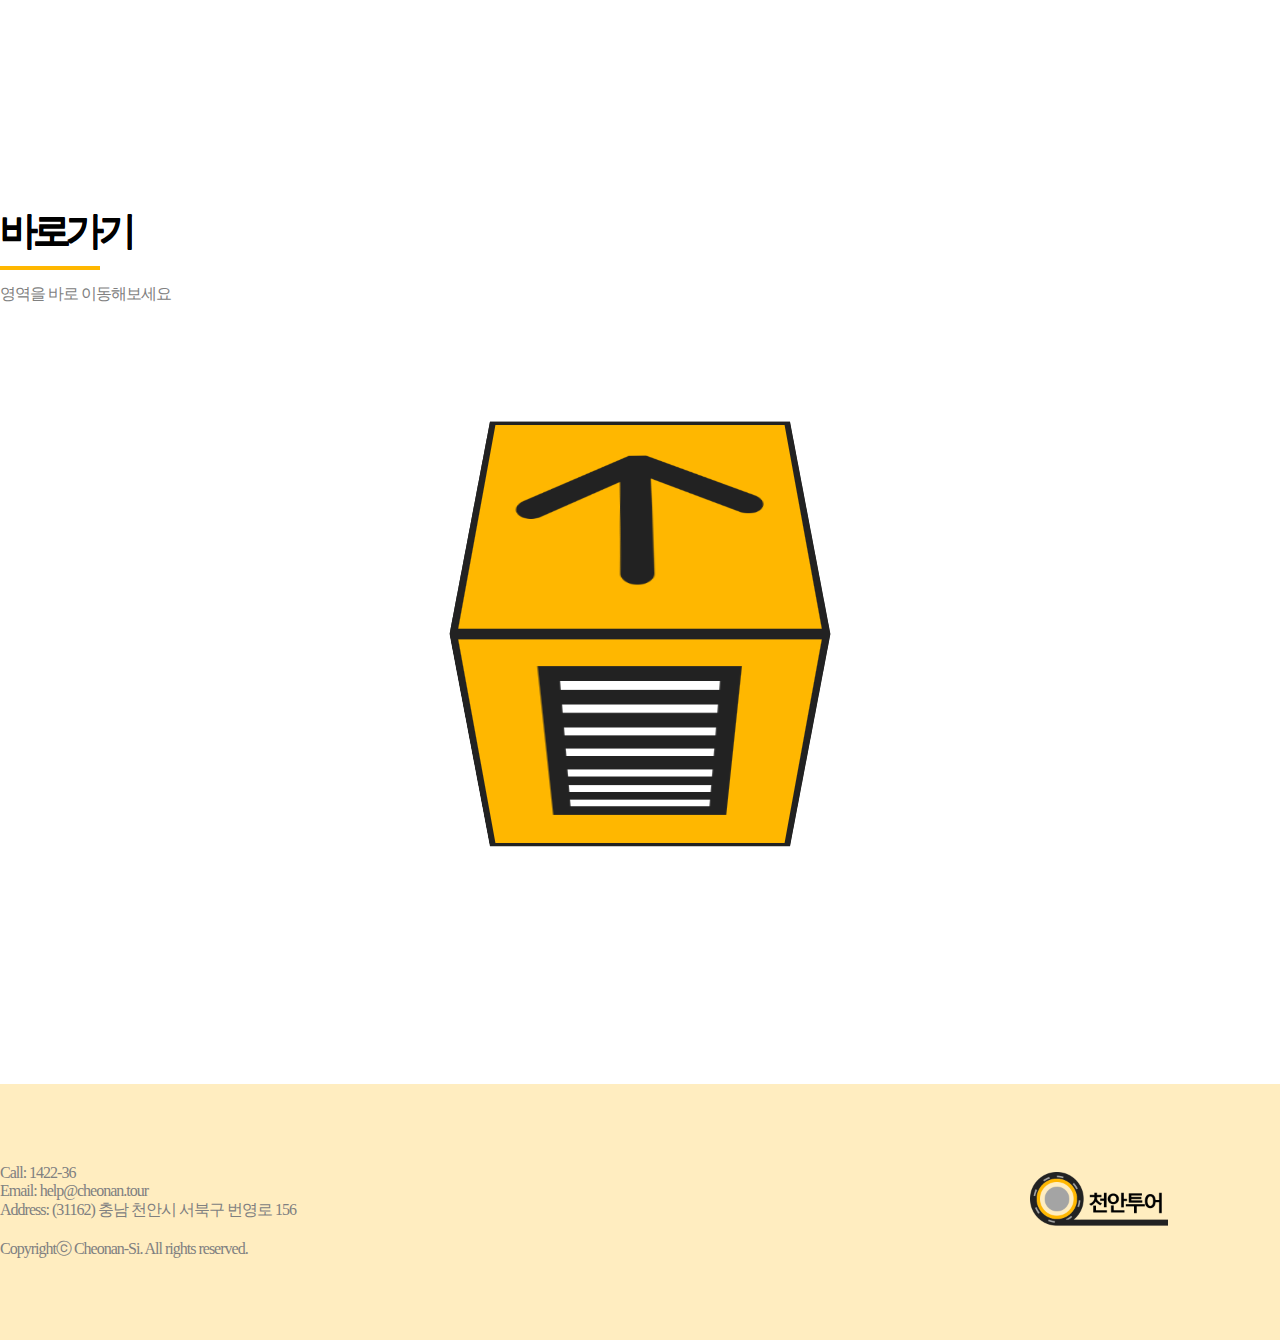
==== commit abae64a0: "Complete B_Module" ====
--- a/index.html
+++ b/index.html
@@ -31,10 +31,10 @@
         <a href="index.html"><img src="resources/img/logo.png" alt="#" title="#" class="logo"></a>
 
       </div>
-
+ 
       <div class="menu_nav flex">
         <a href="#">mypage</a>
-        <a href="#">명소알아보기</a>
+        <a href="sub2.html">명소알아보기</a>
         <a href="sub.html">셔틀버스투어</a>
       </div>
 
--- a/resources/css/style.css
+++ b/resources/css/style.css
@@ -36,7 +36,7 @@
 }
 
 .btn{
-  display: flex;
+  display: inline-flex;
   justify-content: center;
   align-items: center;
   padding: .6rem 1.1rem;
@@ -63,6 +63,10 @@
 }
 
 /* 헤더 */
+
+.header_emp{
+  height: 70px;
+}
 
 header{
   width: 100%;
@@ -661,3 +665,156 @@
   margin-top: 1rem;
   line-height: 1.5;
 }
+
+.maps{
+  min-width: 700px;
+  min-height: 700px;
+  position: relative;
+  overflow: hidden;
+}
+
+.maps > div{
+  position: absolute;
+  top: 0;
+  left: 0;
+  transition: transform .4s, transform-origin 0s;
+}
+
+.maps #info{
+  display: flex;
+  align-items: center;
+  gap: 1rem;
+  position: absolute;
+  z-index: 20;
+  background-color: #fff;
+  padding: 10px;
+  border-radius: 5px;
+  border: 1px solid #d1d1d1;
+}
+
+#map1{width: 700px; height: 700px;}
+#map2{width: 1400px; height: 1400px;}
+#map3{width: 2800px; height: 2800px;}
+
+.input_box{
+  width: 100%;
+  display: flex; 
+  align-items: center;
+  padding: 0 20px;
+  border-radius: 5px;
+  background-color: #ffb7002f;
+}
+
+.input_box label{
+  color: gray;
+  white-space: nowrap;
+  margin-right: 20px;
+  padding-right: 20px;
+  border-right: 1px solid #d1d1d1;
+}
+
+.input_box input,
+.input_box select{
+  width: 100%;
+  height: 40px;
+  border: none;
+  background-color: transparent;
+  font-size: 1rem;
+  font-family: initial;
+  letter-spacing: -1px;
+}
+
+select:focus,
+input:focus{
+  outline: none;
+}
+
+.mapCon{
+  gap: 1rem;
+}
+
+.mapCon .list{
+  width: 100%;
+  gap: 1rem;
+}
+
+.mapCon .sort_box{
+  width: 100%;
+  gap: 1rem;
+}
+
+table{
+  width: 100%;
+  border-collapse: collapse;
+}
+
+table th{
+  height: 45px;
+  background-color: #ffb700;
+  color: #222;
+  border: 1px solid #d1d1d1;
+}
+
+table td{
+  height: 45px;
+  border: 1px solid #d1d1d1;
+  text-align: center;
+}
+
+.maps{
+  width: 700px;
+  height: 700px;
+  position: relative;
+}
+
+.maps > div{
+  position: relative;
+}
+
+.maps canvas{
+  position: absolute;
+}
+
+.btn.tomato{
+  background-color: tomato;
+  color: #fff;
+}
+
+.mapCon .list .util{
+  display: grid;
+  grid-template-columns: repeat(2, 1fr);
+  gap: .5rem;
+}
+
+.mapCon .mapZoom{
+  background-color: #e2e2e2;
+  color: gray;
+}
+
+.mapCon .mapZoom.chk{
+  background-color: #ffb700;
+  color: #222;
+}
+
+.mapCon #main_map{
+  transition: transform .4s, transform-origin 0s;
+}
+
+.favorite .label_box,
+.favorite .vertex{
+  gap: 1rem;
+}
+
+.favorite .label_box div,
+.favorite .vertex div{
+  padding: .5rem 1.1rem;
+  background-color: #e2e2e2;
+  color: gray;
+  border-radius: 5px;
+}
+
+.favorite .label_box div.chk,
+.favorite .vertex div.chk{
+  background-color: #ffb700;
+  color: #222;
+}